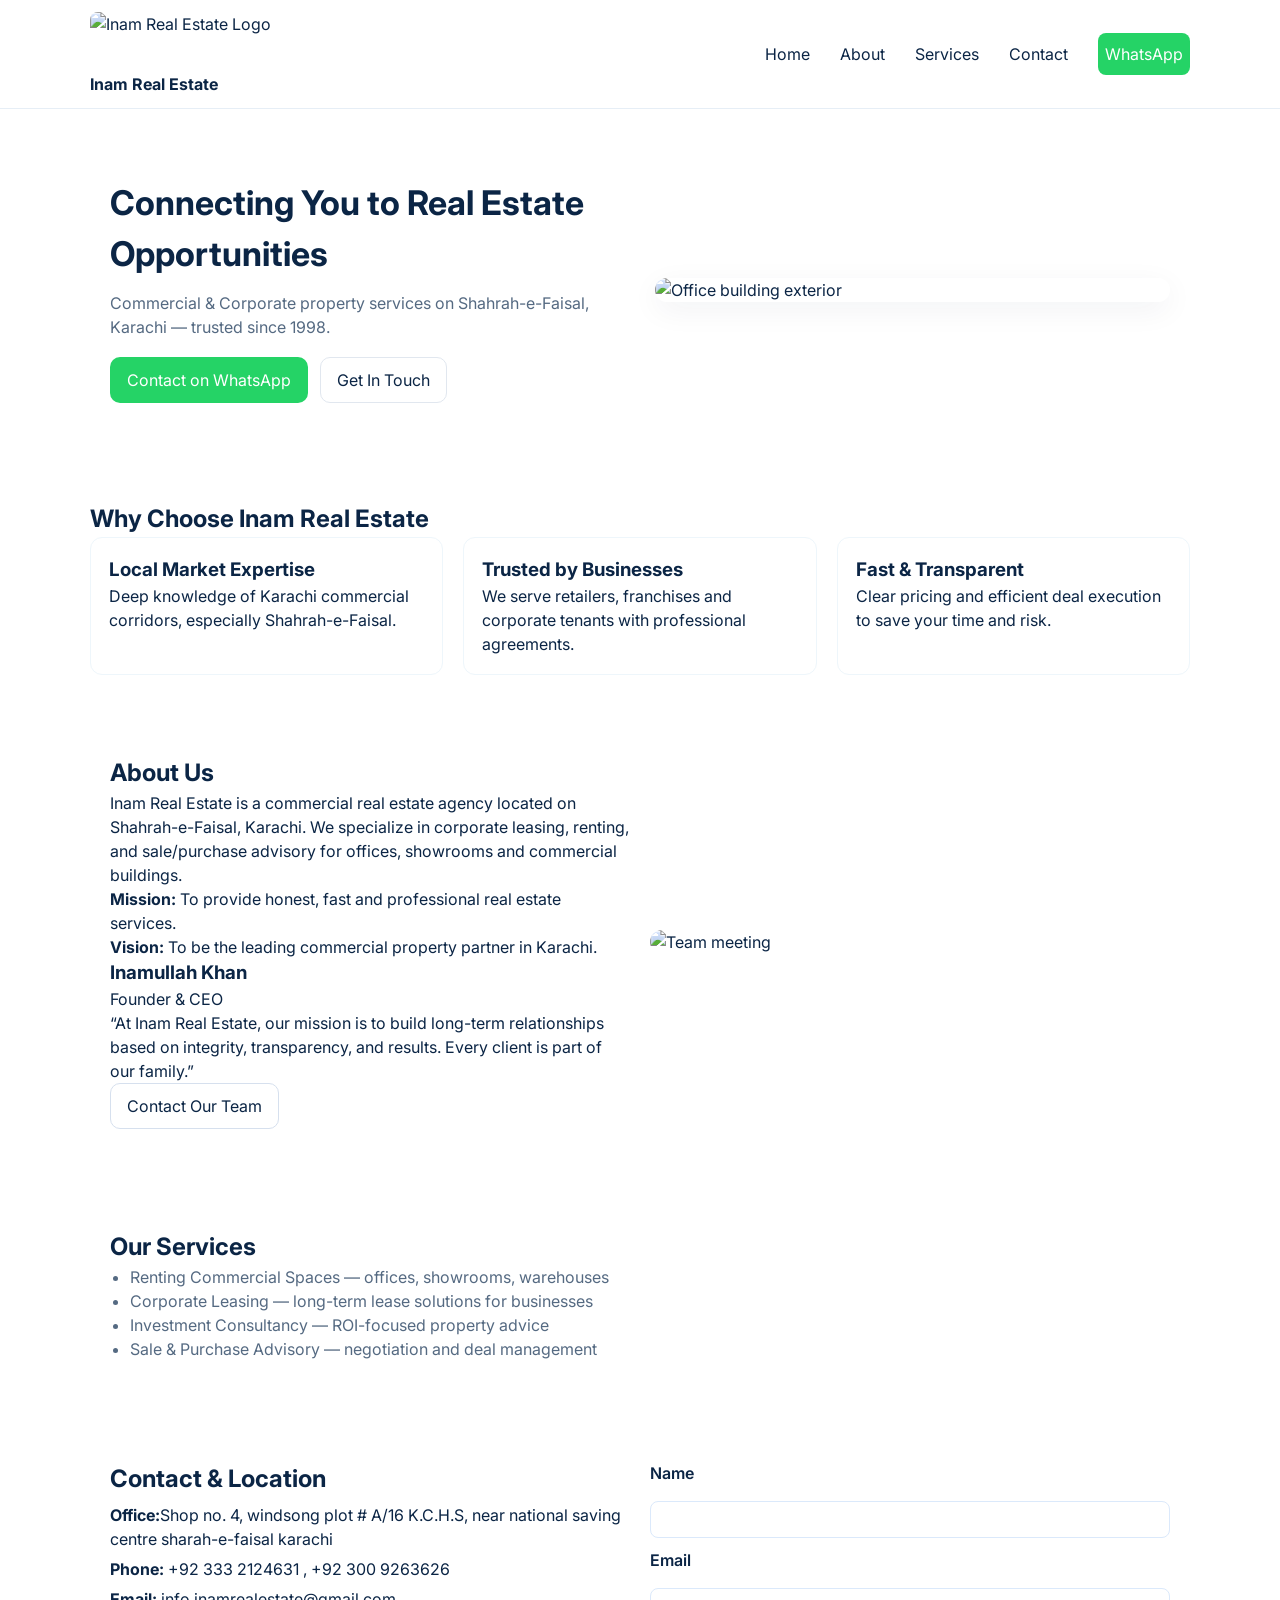
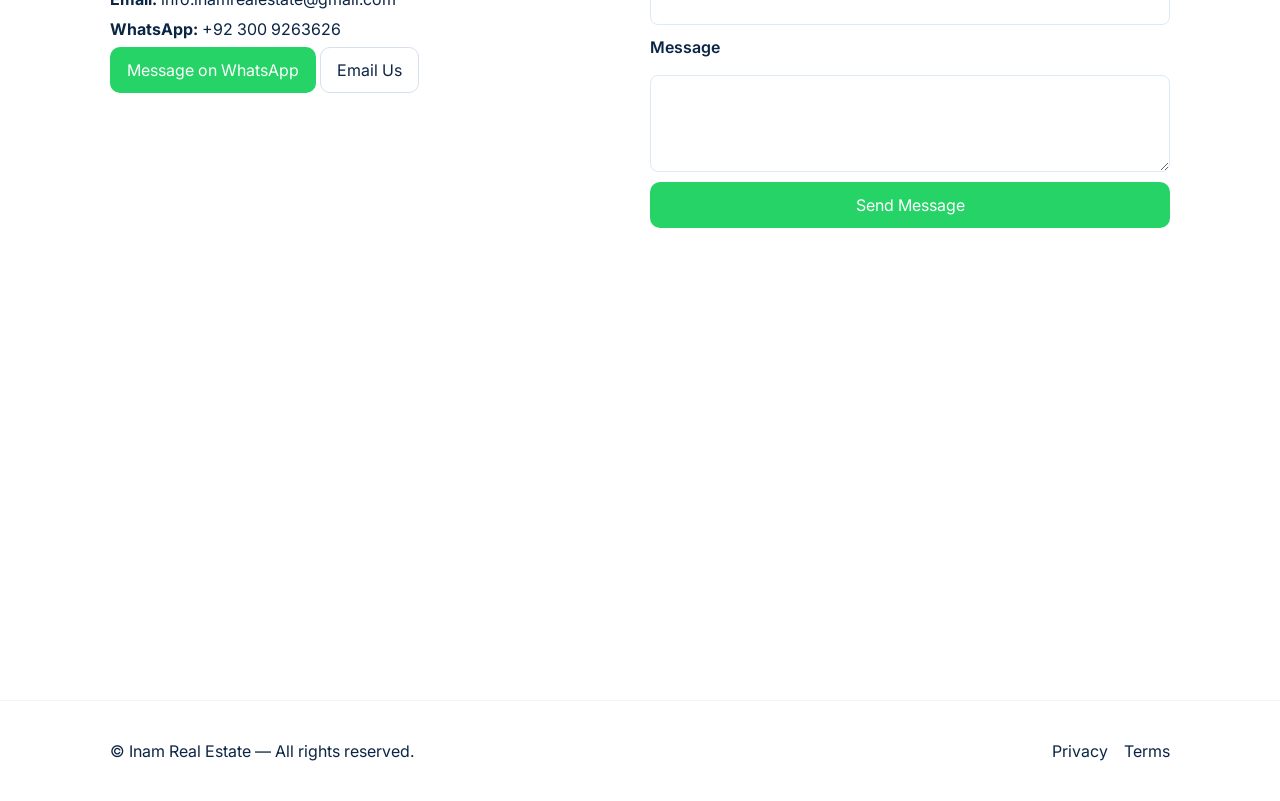
==== index.html @ 3b36886c "Add files via upload" ====
<!DOCTYPE html>
<html lang="en">
<head>
    <meta charset="UTF-8">
    <meta name="viewport" content="width=device-width, initial-scale=1.0">
    <title>Inam Real Estate — Corporate Profile</title>
    <link rel="stylesheet" href="styles.css">
    <link rel="preconnect" href="https://fonts.googleapis.com">
    <link rel="preconnect" href="https://fonts.gstatic.com" crossorigin>
    <link href="https://fonts.googleapis.com/css2?family=Inter:wght@300;400;600;700&display=swap" rel="stylesheet">
</head>
<body>

<header class="site-header">
    <div class="container header-inner">
        <a class="logo" href="#">
              <img src="images/logotransparent.png" alt="Inam Real Estate Logo">

            <div class="logo-text">Inam Real Estate</div>
        </a>
        <nav class="nav" id="nav">
            <a href="#home">Home</a>
            <a href="#about">About</a>
            <a href="#services">Services</a>
            <a href="#contact">Contact</a>
            <a class="btn primary" href="https://wa.me/923001234567">WhatsApp</a>
        </nav>
        <button class="nav-toggle" id="navToggle" aria-label="Toggle navigation">☰</button>
    </div>
</header>

<main>

    <section class="hero" id="home">
        <div class="container hero-inner">
            <div class="hero-copy">
                <h1>Connecting You to Real Estate Opportunities</h1>
                <p class="lead">Commercial & Corporate property services on Shahrah-e-Faisal, Karachi — trusted since 1998.</p>
                <div class="hero-actions">
                    <a class="btn primary" href="https://wa.me/923001234567">Contact on WhatsApp</a>
                    <a class="btn ghost" href="#contact">Get In Touch</a>
                </div>
            </div>
            <div class="hero-image" aria-hidden="true">
                <img src="images/exterior.jpg" alt="Office building exterior">
            </div>
        </div>
    </section>

    <section class="why container">
        <h2>Why Choose Inam Real Estate</h2>
        <div class="cards">
            <div class="card">
                <h3>Local Market Expertise</h3>
                <p>Deep knowledge of Karachi commercial corridors, especially Shahrah-e-Faisal.</p>
            </div>
            <div class="card">
                <h3>Trusted by Businesses</h3>
                <p>We serve retailers, franchises and corporate tenants with professional agreements.</p>
            </div>
            <div class="card">
                <h3>Fast & Transparent</h3>
                <p>Clear pricing and efficient deal execution to save your time and risk.</p>
            </div>
        </div>
    </section>

    <section class="about" id="about">
        <div class="container about-grid">
            <div class="about-content">
                <h2>About Us</h2>
                <p>Inam Real Estate is a commercial real estate agency located on Shahrah-e-Faisal, Karachi. We specialize in corporate leasing, renting, and sale/purchase advisory for offices, showrooms and commercial buildings.</p>
                <p><strong>Mission:</strong> To provide honest, fast and professional real estate services.<br>
                   <strong>Vision:</strong> To be the leading commercial property partner in Karachi.</p>

                   <div class="ceo-info"> 
                    <h3>Inamullah Khan</h3>
                    <p>Founder & CEO</p>
                    <p>“At Inam Real Estate, our mission is to build long-term relationships based on integrity,
                        transparency, and results. Every client is part of our family.”</p>
      </div>        
                <a class="btn outline" href="#contact">Contact Our Team</a>
            </div>
            <div class="about-image" aria-hidden="true">
                <img src="images/ceo.JPG" alt="Team meeting">
            </div>
        </div> 
    </section>

    <section class="services" id="services">
        <div class="container">
            <h2>Our Services</h2>
            <ul class="services-list">
                <li>Renting Commercial Spaces — offices, showrooms, warehouses</li>
                <li>Corporate Leasing — long-term lease solutions for businesses</li>
                <li>Investment Consultancy — ROI-focused property advice</li>
                <li>Sale & Purchase Advisory — negotiation and deal management</li>
            </ul>
        </div>
    </section>

    <section class="contact" id="contact">
        <div class="container contact-grid">
            <div class="contact-info">
                <h2>Contact & Location</h2>
                <p><strong>Office:</strong>Shop no. 4, windsong plot # A/16 K.C.H.S, near national saving centre sharah-e-faisal karachi</p>
                <p><strong>Phone:</strong> +92 333 2124631 , +92 300 9263626</p>
                <p><strong>Email:</strong> info.inamrealestate@gmail.com</p>
                <p><strong>WhatsApp:</strong> <a href="https://wa.me/923009263626">+92 300 9263626</a></p>
                <div class="contact-ctas">
                    <a class="btn primary" href="https://wa.me/923009263626">Message on WhatsApp</a>
                    <a class="btn outline" href="mailto:info@inamrealestate.pk">Email Us</a>
                </div>
            </div>
            <div class="contact-form">
                <form id="contactForm">
                    <label for="name">Name</label>
                    <input id="name" name="name" type="text" required>
                    <label for="email">Email</label>
                    <input id="email" name="email" type="email" required>
                    <label for="message">Message</label>
                    <textarea id="message" name="message" rows="5" required></textarea>
                    <button class="btn primary" type="submit">Send Message</button>
                    <p class="form-note" id="formNote" aria-live="polite"></p>
                </form>
            </div>
        </div>
        <div class="map container">
           <iframe 
  title="Inam Real Estate Location" 
src="https://www.google.com/maps/embed?pb=!1m18!1m12!1m3!1d3652.744…!2d67.0814252!3d24.8673168!2m3!1f0!2f0!3f0!3m2!1i1024!2i768!4f13.1!3m3!1m2!1s0x3eb33fd74983fb19%3A0xb22b91e70f79f82!2sWindsong%20Place!5e0!3m2!1sen!2spk!4v1700000000000!5m2!1sen!2spk"
  width="100%"  width="100%" 
  height="320" 
  style="border:0; border-radius:12px;" 
  allowfullscreen="" 
  loading="lazy" 
  referrerpolicy="no-referrer-when-downgrade">
</iframe>

        </div>
    </section>

</main>

<footer class="site-footer">
    <div class="container footer-inner">
        <div>© Inam Real Estate — All rights reserved.</div>
        <div class="footer-links">
            <a href="#privacy">Privacy</a>
            <a href="#terms">Terms</a>
        </div>
    </div>
</footer>

<script src="script.js"></script>
</body>
</html>
---- styles.css ----
/* =========================
   Inam Real Estate - styles.css
   ========================= */

/* Root Variables */
:root {
    --bg: #ffffff;
    --text: #0b2545;
    --muted: #556a82;
    --accent: #25D366;  
    --accent-dark: #8c6506;
    --container: 1100px;
    --radius: 12px;
    font-family: 'Inter', system-ui, -apple-system, 'Segoe UI', Roboto, 'Helvetica Neue', Arial;
}

/* Reset */
* { box-sizing: border-box; margin: 0; padding: 0; }
html, body { height: 100%; }
body { color: var(--text); background: var(--bg); line-height: 1.5; font-size: 16px; }
a { color: inherit; text-decoration: none; }
img { max-width: 100%; height: auto; display: block; }
button { font: inherit; cursor: pointer; }
label { display: block; margin-bottom: 6px; font-weight: 600; }

/* Container */
.container { max-width: var(--container); margin: 0 auto; padding: 20px; }

/* Header */
.site-header { border-bottom: 1px solid #e6eef6; background: #fff; position: sticky; top: 0; z-index: 60; }
.header-inner { display: flex; align-items: center; justify-content: space-between; padding: 12px 0; }
.logo img {
  height: 60px; width: auto; border-radius: 8px; object-fit: contain; }
/* .logo-mark { width: 44px; height: 44px; border-radius: 8px; background: var(--accent); color: #fff; display: flex; align-items: center; justify-content: center; font-weight: 700; } */
.logo-text { font-weight: 700; }
.nav { display: flex; gap: 18px; align-items: center; }
.nav a { padding: 8px 6px; border-radius: 8px; }
.nav .btn { margin-left: 6px; }
.nav-toggle { display: none; background: transparent; border: 0; font-size: 22px; }

/* Buttons */
.btn { display: inline-block; padding: 10px 16px; border-radius: 10px; border: 1px solid transparent; }
.btn.primary { background: var(--accent); color: #fff; }
.btn.ghost { background: transparent; border: 1px solid #e1e7ef; }
.btn.outline { background: transparent; border: 1px solid #d6e0ee; }

/* Hero */
.hero { padding: 48px 0; }
.hero-inner { display: flex; gap: 30px; align-items: center; }
.hero-copy { flex: 1; }
.hero-copy h1 { font-size: 34px; margin-bottom: 12px; }
.lead { color: var(--muted); margin-bottom: 18px; }
.hero-actions { display: flex; gap: 12px; }
.hero-image { flex: 1; }
.hero-image img { border-radius: 12px; box-shadow: 0 8px 30px rgba(11,37,69,0.06); }

/* Why Choose Section */
.why { padding: 30px 0; }
.cards { display: flex; gap: 20px; }
.card { flex: 1; padding: 18px; border-radius: 12px; border: 1px solid #eef6fb; background: #fff; }

/* About Section */
.about { padding: 30px 0; }
.about-grid { display: grid; grid-template-columns: 1fr 1fr; gap: 20px; align-items: center; }
.about-image img { border-radius: 140px; }

/* Services */
.services { padding: 30px 0; }
.services-list { list-style-type: disc; padding-left: 20px; color: var(--muted); }

/* Contact */
.contact { padding: 30px 0; }
.contact-grid { display: grid; grid-template-columns: 1fr 1fr; gap: 20px; align-items: start; }
.contact-info p { margin: 6px 0; }
.contact-form form { display: flex; flex-direction: column; gap: 10px; }
.contact-form input, .contact-form textarea { padding: 10px; border-radius: 8px; border: 1px solid #dbe9fb; }
.form-note { color: var(--muted); font-size: 14px; }
.map iframe { width: 100%; height: 320px; border: 0; border-radius: 8px; margin-top: 18px; }

/* Footer */
.site-footer { border-top: 1px solid #eef6fb; background: #fff; padding: 18px 0; margin-top: 28px; }
.footer-inner { display: flex; justify-content: space-between; align-items: center; }
.footer-links a { margin-left: 12px; }

/* Responsive */
@media (max-width:900px){
    .hero-inner { flex-direction: column; }
    .cards { flex-direction: column; }
    .about-grid { grid-template-columns: 1fr; }
    .contact-grid { grid-template-columns: 1fr; }
    .nav { position: absolute; top: 68px; right: 20px; background: #fff; padding: 12px; border-radius: 10px; box-shadow: 0 10px 30px rgba(11,37,69,0.06); flex-direction: column; display: none; }
    .nav.show { display: flex; }
    .nav-toggle { display: block; }
}

@media (max-width:480px){
    .logo-text { display: none; }
    .hero-copy h1 { font-size: 26px; }
}

/* Helper */
.visually-hidden { position: absolute; height: 1px; width: 1px; overflow: hidden; clip: rect(1px,1px,1px,1px); }
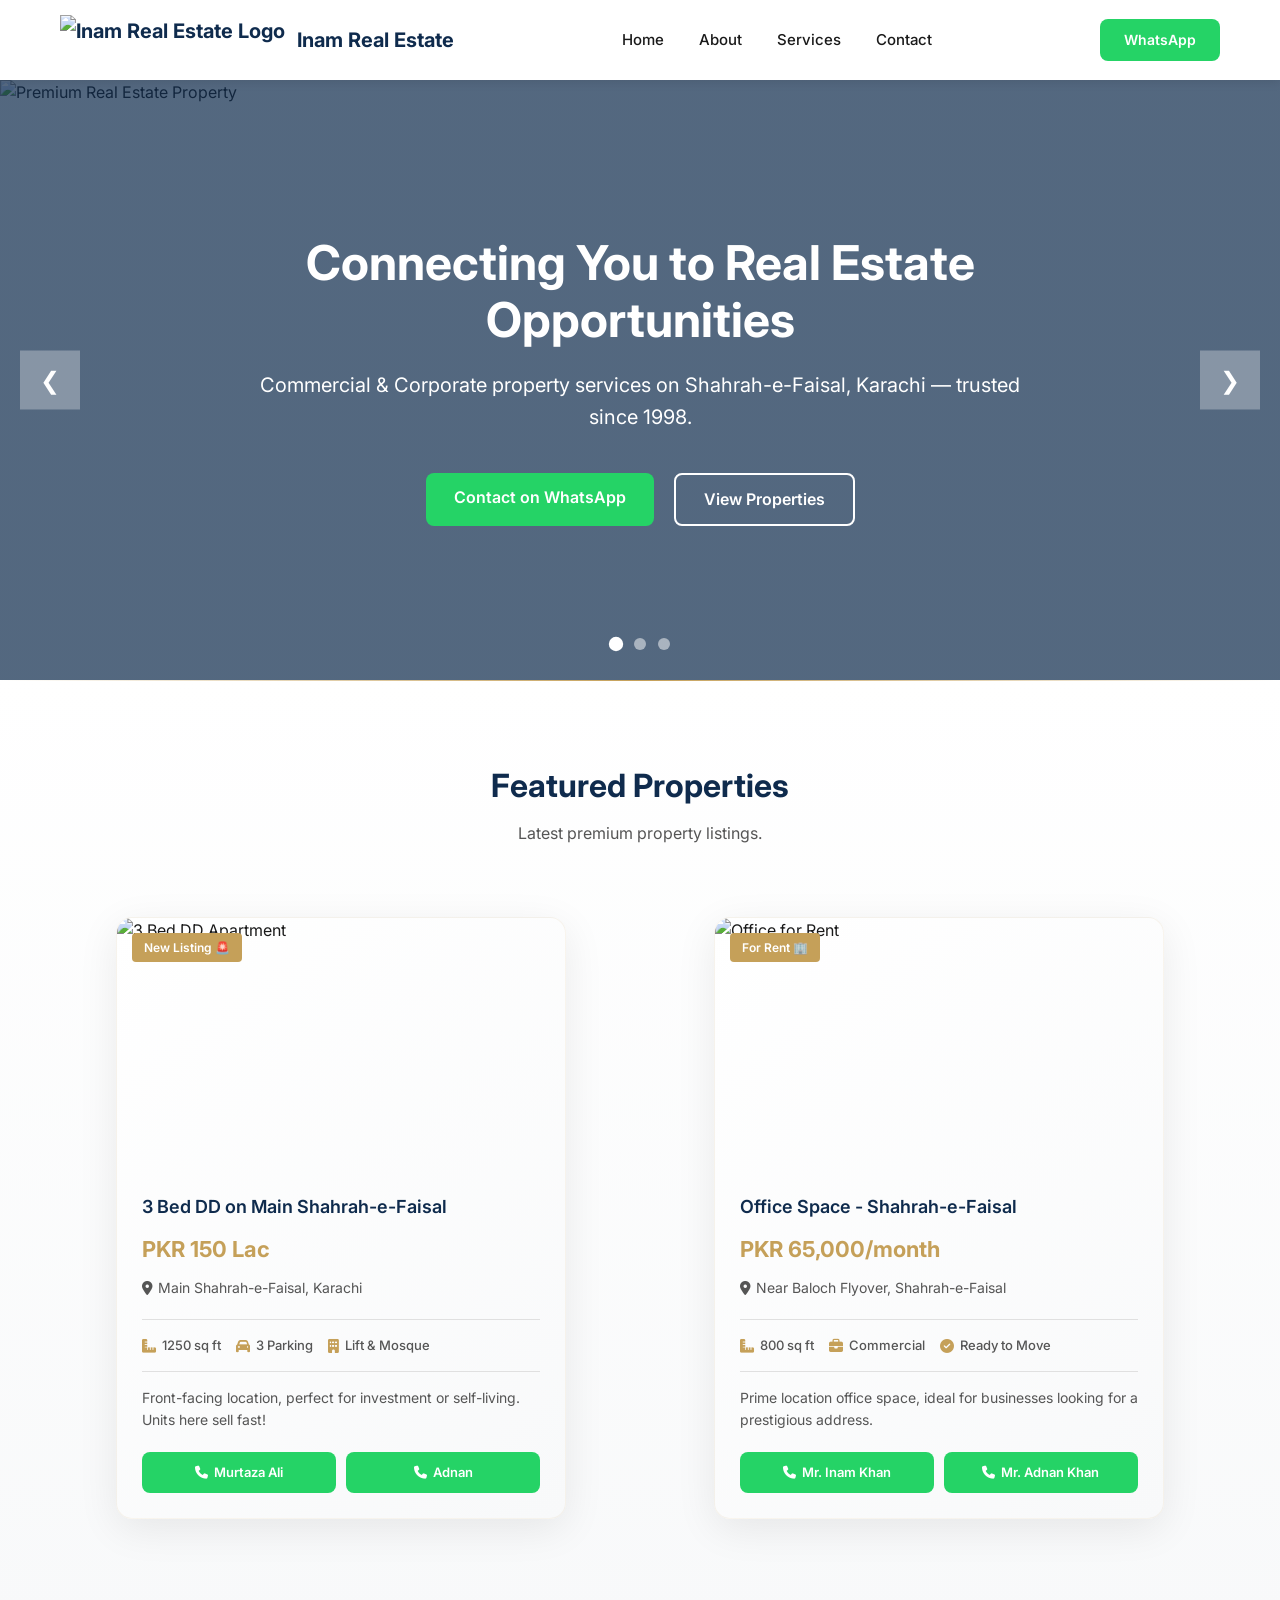
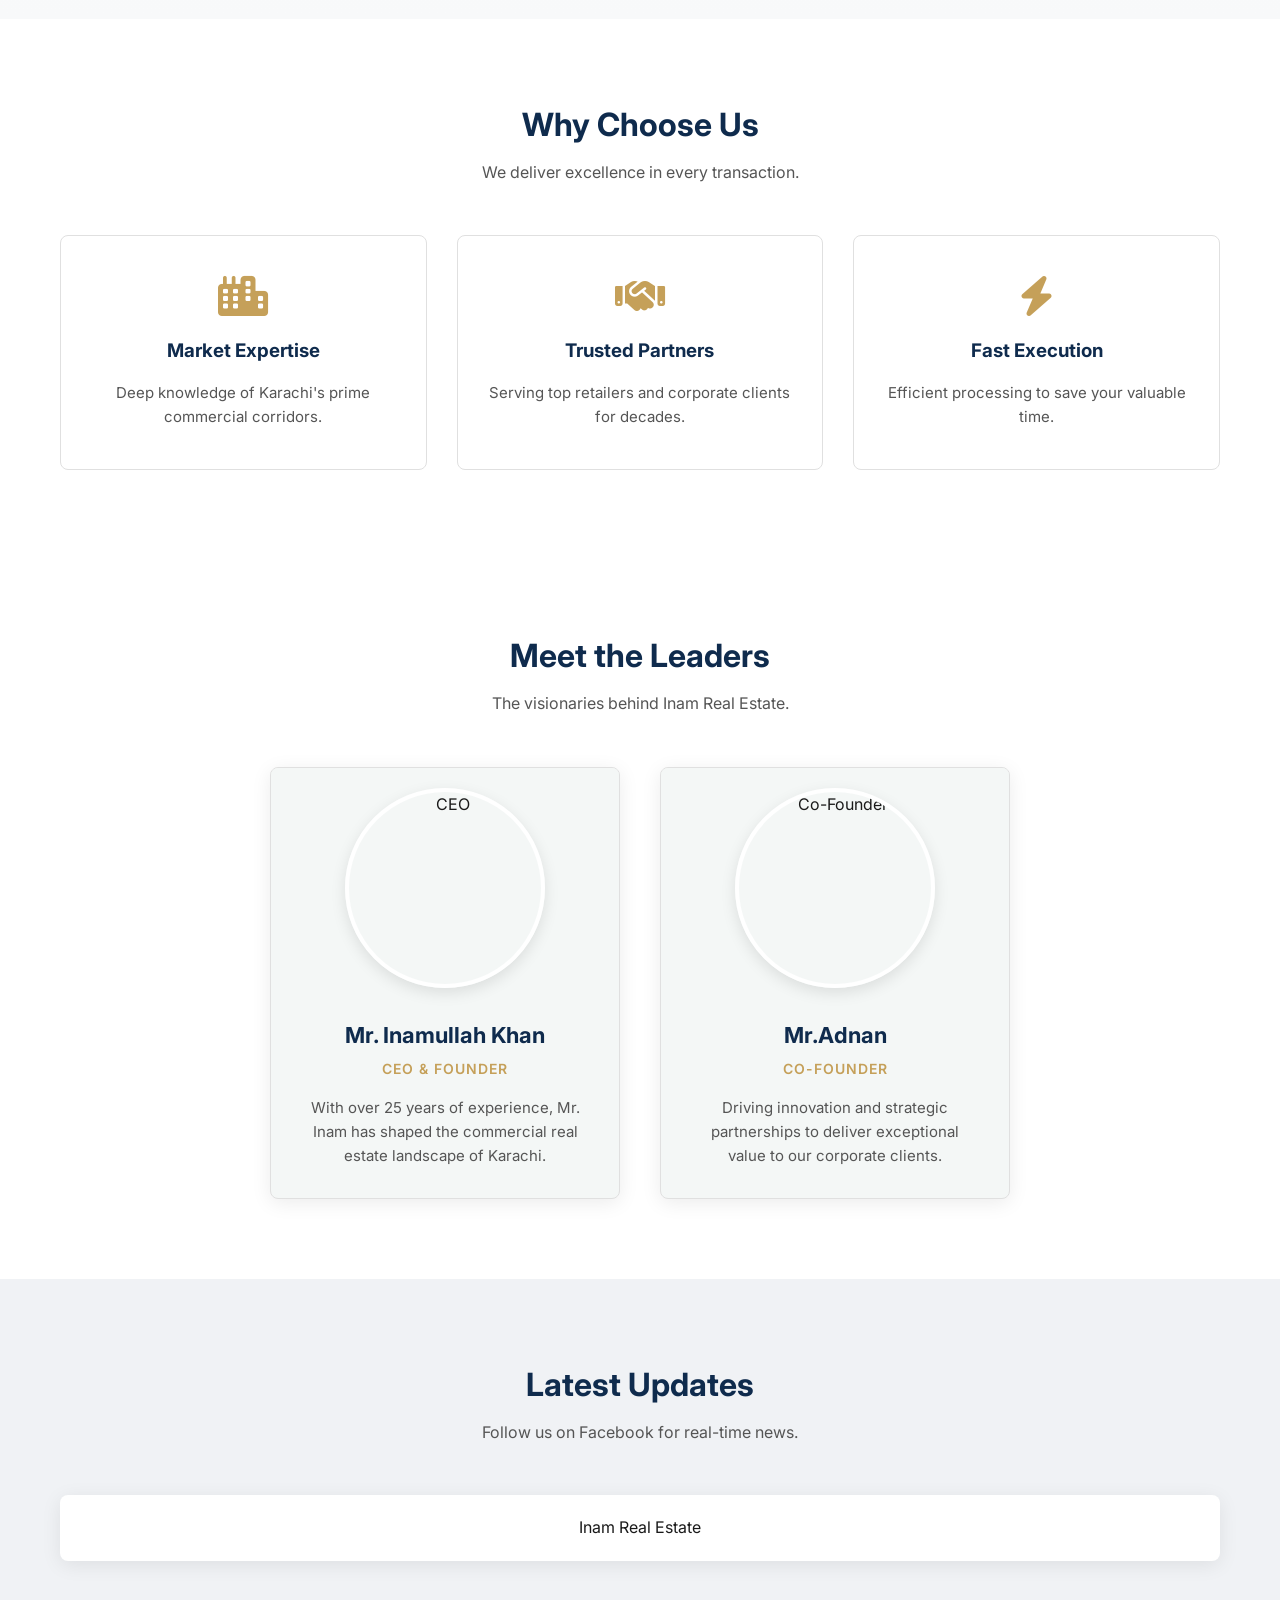
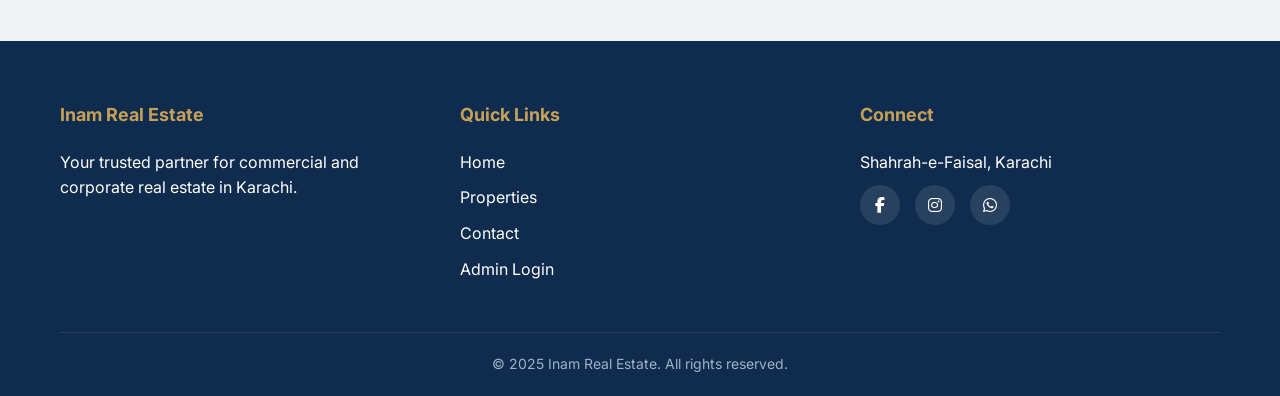
==== commit c40c266a: "Added the files for the project on the website" ====
--- a/index.html
+++ b/index.html
@@ -1,157 +1,418 @@
 <!DOCTYPE html>
 <html lang="en">
+
 <head>
     <meta charset="UTF-8">
     <meta name="viewport" content="width=device-width, initial-scale=1.0">
-    <title>Inam Real Estate — Corporate Profile</title>
+    <title>Inam Real Estate — Premium Property Consultants</title>
     <link rel="stylesheet" href="styles.css">
     <link rel="preconnect" href="https://fonts.googleapis.com">
     <link rel="preconnect" href="https://fonts.gstatic.com" crossorigin>
-    <link href="https://fonts.googleapis.com/css2?family=Inter:wght@300;400;600;700&display=swap" rel="stylesheet">
+    <link rel="stylesheet" href="https://cdnjs.cloudflare.com/ajax/libs/font-awesome/6.4.0/css/all.min.css">
+    <link href="https://fonts.googleapis.com/css2?family=Inter:wght@300;400;500;600;700&display=swap" rel="stylesheet">
+    <style>
+        /* Modern Property Cards Grid Styling */
+        .facebook-posts-grid {
+            display: grid;
+            grid-template-columns: repeat(auto-fit, minmax(380px, 1fr));
+            gap: 35px;
+            justify-items: center;
+            padding: 20px 0;
+        }
+
+        .fb-post-card {
+            background: linear-gradient(145deg, #ffffff 0%, #f8f9fa 100%);
+            border-radius: 16px;
+            box-shadow: 0 10px 40px rgba(0, 0, 0, 0.08);
+            overflow: hidden;
+            transition: all 0.4s cubic-bezier(0.4, 0, 0.2, 1);
+            position: relative;
+            border: 1px solid rgba(197, 160, 89, 0.1);
+            max-width: 450px;
+            width: 100%;
+        }
+
+        .fb-post-card::before {
+            content: '';
+            position: absolute;
+            top: 0;
+            left: 0;
+            right: 0;
+            height: 4px;
+            background: linear-gradient(90deg, var(--primary) 0%, var(--secondary) 100%);
+            opacity: 0;
+            transition: opacity 0.4s;
+        }
+
+        .fb-post-card:hover {
+            transform: translateY(-8px);
+            box-shadow: 0 20px 60px rgba(15, 43, 77, 0.15);
+            border-color: var(--secondary);
+        }
+
+        .fb-post-card:hover::before {
+            opacity: 1;
+        }
+
+        .property-features {
+            display: flex;
+            gap: 15px;
+            flex-wrap: wrap;
+            margin: 15px 0;
+            padding: 15px 0;
+            border-top: 1px solid var(--border);
+            border-bottom: 1px solid var(--border);
+        }
+
+        .property-features span {
+            display: flex;
+            align-items: center;
+            gap: 6px;
+            font-size: 13px;
+            color: var(--text-light);
+            font-weight: 500;
+        }
+
+        .property-features i {
+            color: var(--secondary);
+            font-size: 14px;
+        }
+
+        .property-desc {
+            color: var(--text-light);
+            font-size: 14px;
+            line-height: 1.6;
+            margin: 15px 0;
+        }
+
+        .property-contact {
+            display: flex;
+            gap: 10px;
+            margin-top: 20px;
+        }
+
+        .contact-btn {
+            flex: 1;
+            background: var(--whatsapp);
+            color: var(--white);
+            padding: 10px 15px;
+            border-radius: 8px;
+            text-align: center;
+            font-weight: 600;
+            font-size: 13px;
+            transition: 0.3s;
+            display: flex;
+            align-items: center;
+            justify-content: center;
+            gap: 6px;
+        }
+
+        .contact-btn:hover {
+            background: #128C7E;
+            transform: translateY(-2px);
+        }
+
+        /* Enhanced properties section background */
+        .properties {
+            background: linear-gradient(180deg, #ffffff 0%, #f8f9fa 100%);
+            position: relative;
+        }
+
+        .properties::before {
+            content: '';
+            position: absolute;
+            top: 0;
+            left: 0;
+            right: 0;
+            height: 1px;
+            background: linear-gradient(90deg, transparent 0%, var(--secondary) 50%, transparent 100%);
+        }
+
+        /* Animation */
+        @keyframes fadeInUp {
+            from {
+                opacity: 0;
+                transform: translateY(30px);
+            }
+
+            to {
+                opacity: 1;
+                transform: translateY(0);
+            }
+        }
+
+        .fb-post-card {
+            animation: fadeInUp 0.6s ease-out backwards;
+        }
+
+        .fb-post-card:nth-child(1) {
+            animation-delay: 0.1s;
+        }
+
+        .fb-post-card:nth-child(2) {
+            animation-delay: 0.2s;
+        }
+    </style>
 </head>
+
 <body>
-
-<header class="site-header">
-    <div class="container header-inner">
-        <a class="logo" href="#">
-              <img src="images/logotransparent.png" alt="Inam Real Estate Logo">
-
-            <div class="logo-text">Inam Real Estate</div>
-        </a>
-        <nav class="nav" id="nav">
-            <a href="#home">Home</a>
-            <a href="#about">About</a>
-            <a href="#services">Services</a>
-            <a href="#contact">Contact</a>
-            <a class="btn primary" href="https://wa.me/923001234567">WhatsApp</a>
-        </nav>
-        <button class="nav-toggle" id="navToggle" aria-label="Toggle navigation">☰</button>
-    </div>
-</header>
-
-<main>
-
-    <section class="hero" id="home">
-        <div class="container hero-inner">
-            <div class="hero-copy">
-                <h1>Connecting You to Real Estate Opportunities</h1>
-                <p class="lead">Commercial & Corporate property services on Shahrah-e-Faisal, Karachi — trusted since 1998.</p>
-                <div class="hero-actions">
-                    <a class="btn primary" href="https://wa.me/923001234567">Contact on WhatsApp</a>
-                    <a class="btn ghost" href="#contact">Get In Touch</a>
-                </div>
-            </div>
-            <div class="hero-image" aria-hidden="true">
-                <img src="images/exterior.jpg" alt="Office building exterior">
-            </div>
+    <!-- Header -->
+    <header class="site-header">
+        <div class="container header-inner">
+            <a class="logo" href="index.html">
+                <img src="images/logotransparent.png" alt="Inam Real Estate Logo" />
+                <span>Inam Real Estate</span>
+            </a>
+            <nav class="nav" id="nav" aria-label="Main navigation">
+                <ul class="nav-list">
+                    <li><a href="index.html">Home</a></li>
+                    <li><a href="index.html#about">About</a></li>
+                    <li><a href="index.html#services">Services</a></li>
+                    <li><a href="contact.html">Contact</a></li>
+                </ul>
+            </nav>
+            <a class="whatsapp-btn" href="https://wa.me/923009263626">WhatsApp</a>
+            <button class="nav-toggle" id="navToggle" aria-label="Toggle navigation">☰</button>
+        </div>
+    </header>
+
+    <!-- Hero Section with Image Slider -->
+    <section class="hero-slider">
+        <div class="slider-container">
+            <div class="slide active">
+                <img src="images/exterior.jpg" alt="Premium Real Estate Property">
+                <div class="slide-overlay">
+                    <div class="hero-content">
+                        <h1>Connecting You to Real Estate Opportunities</h1>
+                        <p>Commercial & Corporate property services on Shahrah-e-Faisal, Karachi — trusted since 1998.
+                        </p>
+                        <div class="hero-buttons">
+                            <a href="https://wa.me/923009263626" class="btn primary">Contact on WhatsApp</a>
+                            <a href="#properties" class="btn secondary">View Properties</a>
+                        </div>
+                    </div>
+                </div>
+            </div>
+            <div class="slide">
+                <img src="images/slied1.jpg" alt="Luxury Real Estate">
+                <div class="slide-overlay">
+                    <div class="hero-content">
+                        <h1>Your Trusted Real Estate Partner</h1>
+                        <p>Deep knowledge of Karachi commercial corridors, especially Shahrah-e-Faisal.</p>
+                        <div class="hero-buttons">
+                            <a href="https://wa.me/923009263626" class="btn primary">Contact on WhatsApp</a>
+                            <a href="#properties" class="btn secondary">View Properties</a>
+                        </div>
+                    </div>
+                </div>
+            </div>
+            <div class="slide">
+                <img src="images/slide2.jpg" alt="Modern Real Estate">
+                <div class="slide-overlay">
+                    <div class="hero-content">
+                        <h1>Premium Property Solutions</h1>
+                        <p>We serve retailers, franchises and corporate tenants with professional agreements.</p>
+                        <div class="hero-buttons">
+                            <a href="https://wa.me/923009263626" class="btn primary">Contact on WhatsApp</a>
+                            <a href="#properties" class="btn secondary">View Properties</a>
+                        </div>
+                    </div>
+                </div>
+            </div>
+        </div>
+        <button class="slider-btn prev" onclick="changeSlide(-1)">❮</button>
+        <button class="slider-btn next" onclick="changeSlide(1)">❯</button>
+        <div class="slider-dots">
+            <span class="dot active" onclick="currentSlide(0)"></span>
+            <span class="dot" onclick="currentSlide(1)"></span>
+            <span class="dot" onclick="currentSlide(2)"></span>
         </div>
     </section>
 
-    <section class="why container">
-        <h2>Why Choose Inam Real Estate</h2>
-        <div class="cards">
-            <div class="card">
-                <h3>Local Market Expertise</h3>
-                <p>Deep knowledge of Karachi commercial corridors, especially Shahrah-e-Faisal.</p>
-            </div>
-            <div class="card">
-                <h3>Trusted by Businesses</h3>
-                <p>We serve retailers, franchises and corporate tenants with professional agreements.</p>
-            </div>
-            <div class="card">
-                <h3>Fast & Transparent</h3>
-                <p>Clear pricing and efficient deal execution to save your time and risk.</p>
+    <!-- Featured Properties -->
+    <section class="properties" id="properties">
+        <div class="container">
+            <div class="section-title">
+                <h2>Featured Properties</h2>
+                <p>Latest premium property listings.</p>
+            </div>
+            <div class="facebook-posts-grid">
+                <!-- Property Card 1 -->
+                <div class="fb-post-card">
+                    <div class="property-img">
+                        <img src="properties listing images/appartment1.png" alt="3 Bed DD Apartment">
+                        <span class="property-tag">New Listing 🚨</span>
+                    </div>
+                    <div class="property-info">
+                        <h3 class="property-title">3 Bed DD on Main Shahrah-e-Faisal</h3>
+                        <div class="property-price">PKR 150 Lac</div>
+                        <div class="property-location">
+                            <i class="fas fa-map-marker-alt"></i> Main Shahrah-e-Faisal, Karachi
+                        </div>
+                        <div class="property-features">
+                            <span><i class="fas fa-ruler-combined"></i> 1250 sq ft</span>
+                            <span><i class="fas fa-car"></i> 3 Parking</span>
+                            <span><i class="fas fa-building"></i> Lift & Mosque</span>
+                        </div>
+                        <p class="property-desc">Front-facing location, perfect for investment or self-living. Units
+                            here sell fast!</p>
+                        <div class="property-contact">
+                            <a href="tel:03041186067" class="contact-btn">
+                                <i class="fas fa-phone"></i> Murtaza Ali
+                            </a>
+                            <a href="tel:03362081312" class="contact-btn">
+                                <i class="fas fa-phone"></i> Adnan
+                            </a>
+                        </div>
+                    </div>
+                </div>
+
+                <!-- Property Card 2 -->
+                <div class="fb-post-card">
+                    <div class="property-img">
+                        <img src="properties listing images/office1.png" alt="Office for Rent">
+                        <span class="property-tag">For Rent 🏢</span>
+                    </div>
+                    <div class="property-info">
+                        <h3 class="property-title">Office Space - Shahrah-e-Faisal</h3>
+                        <div class="property-price">PKR 65,000/month</div>
+                        <div class="property-location">
+                            <i class="fas fa-map-marker-alt"></i> Near Baloch Flyover, Shahrah-e-Faisal
+                        </div>
+                        <div class="property-features">
+                            <span><i class="fas fa-ruler-combined"></i> 800 sq ft</span>
+                            <span><i class="fas fa-briefcase"></i> Commercial</span>
+                            <span><i class="fas fa-check-circle"></i> Ready to Move</span>
+                        </div>
+                        <p class="property-desc">Prime location office space, ideal for businesses looking for a
+                            prestigious address.</p>
+                        <div class="property-contact">
+                            <a href="tel:03332124631" class="contact-btn">
+                                <i class="fas fa-phone"></i> Mr. Inam Khan
+                            </a>
+                            <a href="tel:03362081312" class="contact-btn">
+                                <i class="fas fa-phone"></i> Mr. Adnan Khan
+                            </a>
+                        </div>
+                    </div>
+                </div>
             </div>
         </div>
     </section>
 
-    <section class="about" id="about">
-        <div class="container about-grid">
-            <div class="about-content">
-                <h2>About Us</h2>
-                <p>Inam Real Estate is a commercial real estate agency located on Shahrah-e-Faisal, Karachi. We specialize in corporate leasing, renting, and sale/purchase advisory for offices, showrooms and commercial buildings.</p>
-                <p><strong>Mission:</strong> To provide honest, fast and professional real estate services.<br>
-                   <strong>Vision:</strong> To be the leading commercial property partner in Karachi.</p>
-
-                   <div class="ceo-info"> 
-                    <h3>Inamullah Khan</h3>
-                    <p>Founder & CEO</p>
-                    <p>“At Inam Real Estate, our mission is to build long-term relationships based on integrity,
-                        transparency, and results. Every client is part of our family.”</p>
-      </div>        
-                <a class="btn outline" href="#contact">Contact Our Team</a>
-            </div>
-            <div class="about-image" aria-hidden="true">
-                <img src="images/ceo.JPG" alt="Team meeting">
-            </div>
-        </div> 
+    <!-- Why Choose Us -->
+    <section class="why" id="services">
+        <div class="container">
+            <div class="section-title">
+                <h2>Why Choose Us</h2>
+                <p>We deliver excellence in every transaction.</p>
+            </div>
+            <div class="features-grid">
+                <div class="feature-card">
+                    <i class="fas fa-city"></i>
+                    <h3>Market Expertise</h3>
+                    <p>Deep knowledge of Karachi's prime commercial corridors.</p>
+                </div>
+                <div class="feature-card">
+                    <i class="fas fa-handshake"></i>
+                    <h3>Trusted Partners</h3>
+                    <p>Serving top retailers and corporate clients for decades.</p>
+                </div>
+                <div class="feature-card">
+                    <i class="fas fa-bolt"></i>
+                    <h3>Fast Execution</h3>
+                    <p>Efficient processing to save your valuable time.</p>
+                </div>
+            </div>
+        </div>
     </section>
 
-    <section class="services" id="services">
+    <!-- Team Section -->
+    <section class="team-section" id="about">
         <div class="container">
-            <h2>Our Services</h2>
-            <ul class="services-list">
-                <li>Renting Commercial Spaces — offices, showrooms, warehouses</li>
-                <li>Corporate Leasing — long-term lease solutions for businesses</li>
-                <li>Investment Consultancy — ROI-focused property advice</li>
-                <li>Sale & Purchase Advisory — negotiation and deal management</li>
-            </ul>
+            <div class="section-title">
+                <h2>Meet the Leaders</h2>
+                <p>The visionaries behind Inam Real Estate.</p>
+            </div>
+            <div class="team-grid">
+                <div class="team-card">
+                    <div class="team-img">
+                        <img src="images/ceo.JPG" alt="CEO">
+                    </div>
+                    <div class="team-info">
+                        <h3>Mr. Inamullah Khan</h3>
+                        <span class="team-role">CEO & Founder</span>
+                        <p>With over 25 years of experience, Mr. Inam has shaped the commercial real estate landscape of
+                            Karachi.</p>
+                    </div>
+                </div>
+                <div class="team-card">
+                    <div class="team-img">
+                        <img src="images/adnantest1.jpg" alt="Co-Founder">
+                    </div>
+                    <div class="team-info">
+                        <h3>Mr.Adnan</h3>
+                        <span class="team-role">Co-Founder</span>
+                        <p>Driving innovation and strategic partnerships to deliver exceptional value to our corporate
+                            clients.</p>
+                    </div>
+                </div>
+            </div>
         </div>
     </section>
 
-    <section class="contact" id="contact">
-        <div class="container contact-grid">
-            <div class="contact-info">
-                <h2>Contact & Location</h2>
-                <p><strong>Office:</strong>Shop no. 4, windsong plot # A/16 K.C.H.S, near national saving centre sharah-e-faisal karachi</p>
-                <p><strong>Phone:</strong> +92 333 2124631 , +92 300 9263626</p>
-                <p><strong>Email:</strong> info.inamrealestate@gmail.com</p>
-                <p><strong>WhatsApp:</strong> <a href="https://wa.me/923009263626">+92 300 9263626</a></p>
-                <div class="contact-ctas">
-                    <a class="btn primary" href="https://wa.me/923009263626">Message on WhatsApp</a>
-                    <a class="btn outline" href="mailto:info@inamrealestate.pk">Email Us</a>
-                </div>
-            </div>
-            <div class="contact-form">
-                <form id="contactForm">
-                    <label for="name">Name</label>
-                    <input id="name" name="name" type="text" required>
-                    <label for="email">Email</label>
-                    <input id="email" name="email" type="email" required>
-                    <label for="message">Message</label>
-                    <textarea id="message" name="message" rows="5" required></textarea>
-                    <button class="btn primary" type="submit">Send Message</button>
-                    <p class="form-note" id="formNote" aria-live="polite"></p>
-                </form>
-            </div>
-        </div>
-        <div class="map container">
-           <iframe 
-  title="Inam Real Estate Location" 
-src="https://www.google.com/maps/embed?pb=!1m18!1m12!1m3!1d3652.744…!2d67.0814252!3d24.8673168!2m3!1f0!2f0!3f0!3m2!1i1024!2i768!4f13.1!3m3!1m2!1s0x3eb33fd74983fb19%3A0xb22b91e70f79f82!2sWindsong%20Place!5e0!3m2!1sen!2spk!4v1700000000000!5m2!1sen!2spk"
-  width="100%"  width="100%" 
-  height="320" 
-  style="border:0; border-radius:12px;" 
-  allowfullscreen="" 
-  loading="lazy" 
-  referrerpolicy="no-referrer-when-downgrade">
-</iframe>
-
+    <!-- Facebook Section -->
+    <section class="facebook-section" id="facebook-feed">
+        <div class="container">
+            <div class="section-title">
+                <h2>Latest Updates</h2>
+                <p>Follow us on Facebook for real-time news.</p>
+            </div>
+            <div class="fb-container">
+                <div class="fb-page" data-href="https://www.facebook.com/inamrealestate" data-tabs="timeline"
+                    data-width="500" data-height="600" data-small-header="false" data-adapt-container-width="true"
+                    data-hide-cover="false" data-show-facepile="true">
+                    <blockquote cite="https://www.facebook.com/inamrealestate" class="fb-xfbml-parse-ignore">
+                        <a href="https://www.facebook.com/inamrealestate">Inam Real Estate</a>
+                    </blockquote>
+                </div>
+            </div>
         </div>
     </section>
 
-</main>
-
-<footer class="site-footer">
-    <div class="container footer-inner">
-        <div>© Inam Real Estate — All rights reserved.</div>
-        <div class="footer-links">
-            <a href="#privacy">Privacy</a>
-            <a href="#terms">Terms</a>
-        </div>
-    </div>
-</footer>
-
-<script src="script.js"></script>
+    <!-- Footer -->
+    <footer class="site-footer">
+        <div class="container">
+            <div class="footer-grid">
+                <div class="footer-col">
+                    <h4>Inam Real Estate</h4>
+                    <p>Your trusted partner for commercial and corporate real estate in Karachi.</p>
+                </div>
+                <div class="footer-col">
+                    <h4>Quick Links</h4>
+                    <a href="index.html">Home</a>
+                    <a href="#properties">Properties</a>
+                    <a href="contact.html">Contact</a>
+                    <a href="admin.html">Admin Login</a>
+                </div>
+                <div class="footer-col">
+                    <h4>Connect</h4>
+                    <p>Shahrah-e-Faisal, Karachi</p>
+                    <div class="social-links">
+                        <a href="https://www.facebook.com/inamrealestate" target="_blank"><i
+                                class="fab fa-facebook-f"></i></a>
+                        <a href="#"><i class="fab fa-instagram"></i></a>
+                        <a href="https://wa.me/923009263626" target="_blank"><i class="fab fa-whatsapp"></i></a>
+                    </div>
+                </div>
+            </div>
+            <div class="copyright">
+                &copy; 2025 Inam Real Estate. All rights reserved.
+            </div>
+        </div>
+    </footer>
+
+    <script src="script.js"></script>
 </body>
+
 </html>
--- a/styles.css
+++ b/styles.css
@@ -1,102 +1,763 @@
-/* =========================
-   Inam Real Estate - styles.css
-   ========================= */
-
-/* Root Variables */
+/* Inam Real Estate - Premium Styles */
 :root {
-    --bg: #ffffff;
-    --text: #0b2545;
-    --muted: #556a82;
-    --accent: #25D366;  
-    --accent-dark: #8c6506;
-    --container: 1100px;
-    --radius: 12px;
-    font-family: 'Inter', system-ui, -apple-system, 'Segoe UI', Roboto, 'Helvetica Neue', Arial;
-}
-
-/* Reset */
-* { box-sizing: border-box; margin: 0; padding: 0; }
-html, body { height: 100%; }
-body { color: var(--text); background: var(--bg); line-height: 1.5; font-size: 16px; }
-a { color: inherit; text-decoration: none; }
-img { max-width: 100%; height: auto; display: block; }
-button { font: inherit; cursor: pointer; }
-label { display: block; margin-bottom: 6px; font-weight: 600; }
-
-/* Container */
-.container { max-width: var(--container); margin: 0 auto; padding: 20px; }
-
-/* Header */
-.site-header { border-bottom: 1px solid #e6eef6; background: #fff; position: sticky; top: 0; z-index: 60; }
-.header-inner { display: flex; align-items: center; justify-content: space-between; padding: 12px 0; }
+    --bg: #f4f7f6;
+    --text: #1a1a1a;
+    --text-light: #555;
+    --primary: #0f2b4d;
+    --secondary: #c5a059;
+    --whatsapp: #25D366;
+    --white: #ffffff;
+    --border: #e0e0e0;
+    --radius: 8px;
+    --shadow: 0 4px 20px rgba(0, 0, 0, 0.08);
+    --container: 1200px;
+    --font: 'Inter', sans-serif;
+}
+
+* {
+    box-sizing: border-box;
+    margin: 0;
+    padding: 0;
+}
+
+html,
+body {
+    height: 100%;
+    scroll-behavior: smooth;
+}
+
+body {
+    color: var(--text);
+    background: var(--bg);
+    line-height: 1.6;
+    font-family: var(--font);
+    font-size: 16px;
+}
+
+a {
+    text-decoration: none;
+    color: inherit;
+    transition: 0.3s;
+}
+
+img {
+    max-width: 100%;
+    display: block;
+}
+
+button {
+    cursor: pointer;
+    font-family: inherit;
+}
+
+.container {
+    max-width: var(--container);
+    margin: 0 auto;
+    padding: 0 20px;
+}
+
+/* Header Styles */
+.site-header {
+    background: var(--white);
+    box-shadow: 0 2px 10px rgba(0, 0, 0, 0.1);
+    position: sticky;
+    top: 0;
+    z-index: 1000;
+    padding: 15px 0;
+}
+
+.header-inner {
+    display: flex;
+    align-items: center;
+    justify-content: space-between;
+}
+
+.logo {
+    display: flex;
+    align-items: center;
+    gap: 12px;
+    font-weight: 700;
+    font-size: 20px;
+    color: var(--primary);
+}
+
 .logo img {
-  height: 60px; width: auto; border-radius: 8px; object-fit: contain; }
-/* .logo-mark { width: 44px; height: 44px; border-radius: 8px; background: var(--accent); color: #fff; display: flex; align-items: center; justify-content: center; font-weight: 700; } */
-.logo-text { font-weight: 700; }
-.nav { display: flex; gap: 18px; align-items: center; }
-.nav a { padding: 8px 6px; border-radius: 8px; }
-.nav .btn { margin-left: 6px; }
-.nav-toggle { display: none; background: transparent; border: 0; font-size: 22px; }
-
-/* Buttons */
-.btn { display: inline-block; padding: 10px 16px; border-radius: 10px; border: 1px solid transparent; }
-.btn.primary { background: var(--accent); color: #fff; }
-.btn.ghost { background: transparent; border: 1px solid #e1e7ef; }
-.btn.outline { background: transparent; border: 1px solid #d6e0ee; }
-
-/* Hero */
-.hero { padding: 48px 0; }
-.hero-inner { display: flex; gap: 30px; align-items: center; }
-.hero-copy { flex: 1; }
-.hero-copy h1 { font-size: 34px; margin-bottom: 12px; }
-.lead { color: var(--muted); margin-bottom: 18px; }
-.hero-actions { display: flex; gap: 12px; }
-.hero-image { flex: 1; }
-.hero-image img { border-radius: 12px; box-shadow: 0 8px 30px rgba(11,37,69,0.06); }
-
-/* Why Choose Section */
-.why { padding: 30px 0; }
-.cards { display: flex; gap: 20px; }
-.card { flex: 1; padding: 18px; border-radius: 12px; border: 1px solid #eef6fb; background: #fff; }
-
-/* About Section */
-.about { padding: 30px 0; }
-.about-grid { display: grid; grid-template-columns: 1fr 1fr; gap: 20px; align-items: center; }
-.about-image img { border-radius: 140px; }
-
-/* Services */
-.services { padding: 30px 0; }
-.services-list { list-style-type: disc; padding-left: 20px; color: var(--muted); }
-
-/* Contact */
-.contact { padding: 30px 0; }
-.contact-grid { display: grid; grid-template-columns: 1fr 1fr; gap: 20px; align-items: start; }
-.contact-info p { margin: 6px 0; }
-.contact-form form { display: flex; flex-direction: column; gap: 10px; }
-.contact-form input, .contact-form textarea { padding: 10px; border-radius: 8px; border: 1px solid #dbe9fb; }
-.form-note { color: var(--muted); font-size: 14px; }
-.map iframe { width: 100%; height: 320px; border: 0; border-radius: 8px; margin-top: 18px; }
-
-/* Footer */
-.site-footer { border-top: 1px solid #eef6fb; background: #fff; padding: 18px 0; margin-top: 28px; }
-.footer-inner { display: flex; justify-content: space-between; align-items: center; }
-.footer-links a { margin-left: 12px; }
+    height: 50px;
+    width: auto;
+}
+
+.nav {
+    flex: 1;
+    display: flex;
+    justify-content: center;
+}
+
+.nav-list {
+    display: flex;
+    list-style: none;
+    gap: 35px;
+    align-items: center;
+}
+
+.nav-list a {
+    font-weight: 500;
+    color: var(--text);
+    font-size: 15px;
+}
+
+.nav a:hover {
+    color: var(--secondary);
+}
+
+.whatsapp-btn {
+    background: var(--whatsapp);
+    color: var(--white);
+    padding: 10px 24px;
+    border-radius: var(--radius);
+    font-weight: 600;
+    font-size: 14px;
+    transition: 0.3s;
+}
+
+.whatsapp-btn:hover {
+    background: #128C7E;
+    transform: translateY(-2px);
+}
+
+.btn {
+    padding: 12px 28px;
+    border-radius: var(--radius);
+    font-weight: 600;
+    display: inline-block;
+    border: none;
+    transition: 0.3s;
+}
+
+.btn.primary {
+    background: var(--whatsapp);
+    color: var(--white);
+}
+
+.btn.primary:hover {
+    background: #128C7E;
+}
+
+.btn.secondary {
+    background: transparent;
+    color: var(--white);
+    border: 2px solid var(--white);
+}
+
+.btn.secondary:hover {
+    background: var(--white);
+    color: var(--primary);
+}
+
+.nav-toggle {
+    display: none;
+    font-size: 24px;
+    background: none;
+    border: none;
+    color: var(--primary);
+}
+
+/* Hero Slider */
+.hero-slider {
+    position: relative;
+    height: 600px;
+    overflow: hidden;
+}
+
+.slider-container {
+    position: relative;
+    height: 100%;
+}
+
+.slide {
+    position: absolute;
+    width: 100%;
+    height: 100%;
+    opacity: 0;
+    transition: opacity 1s ease-in-out;
+}
+
+.slide.active {
+    opacity: 1;
+}
+
+.slide img {
+    width: 100%;
+    height: 100%;
+    object-fit: cover;
+}
+
+.slide-overlay {
+    position: absolute;
+    top: 0;
+    left: 0;
+    width: 100%;
+    height: 100%;
+    background: linear-gradient(rgba(15, 43, 77, 0.7), rgba(15, 43, 77, 0.7));
+    display: flex;
+    align-items: center;
+    justify-content: center;
+}
+
+.hero-content {
+    text-align: center;
+    color: var(--white);
+    max-width: 800px;
+    padding: 0 20px;
+}
+
+.hero-content h1 {
+    font-size: 48px;
+    margin-bottom: 20px;
+    font-weight: 700;
+    line-height: 1.2;
+    animation: fadeInUp 1s ease-out;
+}
+
+.hero-content p {
+    font-size: 20px;
+    margin-bottom: 40px;
+    opacity: 0.95;
+    animation: fadeInUp 1s ease-out 0.2s both;
+}
+
+.hero-buttons {
+    display: flex;
+    gap: 20px;
+    justify-content: center;
+    animation: fadeInUp 1s ease-out 0.4s both;
+}
+
+@keyframes fadeInUp {
+    from {
+        opacity: 0;
+        transform: translateY(30px);
+    }
+
+    to {
+        opacity: 1;
+        transform: translateY(0);
+    }
+}
+
+/* Slider Controls */
+.slider-btn {
+    position: absolute;
+    top: 50%;
+    transform: translateY(-50%);
+    background: rgba(255, 255, 255, 0.3);
+    color: var(--white);
+    border: none;
+    font-size: 24px;
+    padding: 15px 20px;
+    cursor: pointer;
+    transition: 0.3s;
+    z-index: 10;
+}
+
+.slider-btn:hover {
+    background: rgba(255, 255, 255, 0.5);
+}
+
+.slider-btn.prev {
+    left: 20px;
+}
+
+.slider-btn.next {
+    right: 20px;
+}
+
+.slider-dots {
+    position: absolute;
+    bottom: 30px;
+    left: 50%;
+    transform: translateX(-50%);
+    display: flex;
+    gap: 12px;
+    z-index: 10;
+}
+
+.dot {
+    width: 12px;
+    height: 12px;
+    border-radius: 50%;
+    background: rgba(255, 255, 255, 0.5);
+    cursor: pointer;
+    transition: 0.3s;
+}
+
+.dot.active,
+.dot:hover {
+    background: var(--white);
+    transform: scale(1.2);
+}
+
+/* Common Section Styles */
+.properties,
+.why,
+.team-section,
+.facebook-section {
+    padding: 80px 0;
+}
+
+.section-title {
+    text-align: center;
+    margin-bottom: 50px;
+}
+
+.section-title h2 {
+    font-size: 32px;
+    color: var(--primary);
+    margin-bottom: 10px;
+}
+
+.section-title p {
+    color: var(--text-light);
+}
+
+/* Properties */
+.property-grid {
+    display: grid;
+    grid-template-columns: repeat(auto-fill, minmax(350px, 1fr));
+    gap: 30px;
+}
+
+.property-card {
+    background: var(--white);
+    border-radius: var(--radius);
+    overflow: hidden;
+    box-shadow: var(--shadow);
+    transition: transform 0.3s;
+    position: relative;
+}
+
+.property-card:hover {
+    transform: translateY(-5px);
+}
+
+.property-img {
+    height: 250px;
+    overflow: hidden;
+    position: relative;
+}
+
+.property-img img {
+    width: 100%;
+    height: 100%;
+    object-fit: cover;
+    transition: 0.5s;
+}
+
+.property-card:hover .property-img img {
+    transform: scale(1.05);
+}
+
+.property-tag {
+    position: absolute;
+    top: 15px;
+    left: 15px;
+    background: var(--secondary);
+    color: var(--white);
+    padding: 5px 12px;
+    font-size: 12px;
+    font-weight: 600;
+    border-radius: 4px;
+}
+
+.property-info {
+    padding: 25px;
+}
+
+.property-price {
+    color: var(--secondary);
+    font-size: 22px;
+    font-weight: 700;
+    margin-bottom: 10px;
+}
+
+.property-title {
+    font-size: 18px;
+    font-weight: 600;
+    margin-bottom: 10px;
+    color: var(--primary);
+}
+
+.property-location {
+    color: var(--text-light);
+    font-size: 14px;
+    margin-bottom: 20px;
+    display: flex;
+    align-items: center;
+    gap: 5px;
+}
+
+.property-meta {
+    display: flex;
+    justify-content: space-between;
+    border-top: 1px solid var(--border);
+    padding-top: 15px;
+    color: var(--text-light);
+    font-size: 14px;
+}
+
+
+
+
+
+/* Features */
+.why {
+    background: var(--white);
+}
+
+.features-grid {
+    display: grid;
+    grid-template-columns: repeat(3, 1fr);
+    gap: 30px;
+}
+
+.feature-card {
+    text-align: center;
+    padding: 40px 20px;
+    border: 1px solid var(--border);
+    border-radius: var(--radius);
+    transition: 0.3s;
+}
+
+.feature-card:hover {
+    border-color: var(--secondary);
+    box-shadow: var(--shadow);
+}
+
+.feature-card i {
+    font-size: 40px;
+    color: var(--secondary);
+    margin-bottom: 20px;
+}
+
+.feature-card h3 {
+    margin-bottom: 15px;
+    color: var(--primary);
+}
+
+.feature-card p {
+    color: var(--text-light);
+    font-size: 15px;
+}
+
+/* Team */
+.team-section {
+    background: var(--white);
+}
+
+.team-grid {
+    display: flex;
+    justify-content: center;
+    gap: 40px;
+    flex-wrap: wrap;
+}
+
+.team-card {
+    background: var(--bg);
+    border-radius: var(--radius);
+    overflow: hidden;
+    width: 350px;
+    text-align: center;
+    box-shadow: var(--shadow);
+    transition: 0.3s;
+    border: 1px solid var(--border);
+}
+
+.team-card:hover {
+    transform: translateY(-10px);
+    border-color: var(--secondary);
+}
+
+.team-img {
+    height: 220px;
+    display: flex;
+    align-items: center;
+    justify-content: center;
+    background: var(--bg);
+    padding-top: 20px;
+}
+
+.team-img img {
+    width: 200px;
+    height: 200px;
+    object-fit: cover;
+    border-radius: 50%;
+    border: 4px solid var(--white);
+    box-shadow: 0 5px 15px rgba(0, 0, 0, 0.1);
+}
+
+.team-info {
+    padding: 30px;
+}
+
+.team-info h3 {
+    color: var(--primary);
+    font-size: 22px;
+    margin-bottom: 5px;
+}
+
+.team-role {
+    display: block;
+    color: var(--secondary);
+    font-weight: 600;
+    font-size: 14px;
+    margin-bottom: 15px;
+    text-transform: uppercase;
+    letter-spacing: 1px;
+}
+
+.team-info p {
+    color: var(--text-light);
+    font-size: 15px;
+}
+
+/* Facebook & Footer */
+.facebook-section {
+    background: #f0f2f5;
+}
+
+.fb-container {
+    background: var(--white);
+    padding: 20px;
+    border-radius: var(--radius);
+    box-shadow: var(--shadow);
+    text-align: center;
+    overflow: hidden;
+}
+
+.site-footer {
+    background: var(--primary);
+    color: var(--white);
+    padding: 60px 0 20px;
+}
+
+.footer-grid {
+    display: grid;
+    grid-template-columns: 1fr 1fr 1fr;
+    gap: 40px;
+    margin-bottom: 40px;
+}
+
+.footer-col h4 {
+    font-size: 18px;
+    margin-bottom: 20px;
+    color: var(--secondary);
+}
+
+.footer-col p,
+.footer-col a {
+    color: #ffffff;
+    margin-bottom: 10px;
+    display: block;
+}
+
+.footer-col a:hover {
+    color: var(--white);
+}
+
+.social-links {
+    display: flex;
+    gap: 15px;
+}
+
+.social-links a {
+    width: 40px;
+    height: 40px;
+    background: rgba(255, 255, 255, 0.1);
+    display: flex;
+    align-items: center;
+    justify-content: center;
+    border-radius: 50%;
+}
+
+.social-links a:hover {
+    background: var(--secondary);
+}
+
+.copyright {
+    border-top: 1px solid rgba(255, 255, 255, 0.1);
+    padding-top: 20px;
+    text-align: center;
+    color: #a0b3c6;
+    font-size: 14px;
+}
+
+/* Contact Page */
+.contact-page {
+    padding: 80px 0;
+    background: var(--white);
+}
+
+.contact-grid {
+    display: grid;
+    grid-template-columns: 1fr 1fr;
+    gap: 60px;
+    margin-bottom: 60px;
+}
+
+.contact-info h2 {
+    color: var(--primary);
+    font-size: 28px;
+    margin-bottom: 20px;
+}
+
+.contact-info p {
+    margin-bottom: 15px;
+    color: var(--text);
+    font-size: 16px;
+    line-height: 1.6;
+}
+
+.contact-info strong {
+    color: var(--primary);
+}
+
+.contact-buttons {
+    display: flex;
+    gap: 15px;
+    margin-top: 30px;
+}
+
+.btn-whatsapp {
+    background: #25D366;
+    color: white;
+    padding: 12px 25px;
+    border-radius: 6px;
+    font-weight: 600;
+    display: inline-block;
+}
+
+.btn-whatsapp:hover {
+    background: #128C7E;
+}
+
+.btn-email {
+    background: white;
+    color: var(--text);
+    border: 1px solid #ccc;
+    padding: 12px 25px;
+    border-radius: 6px;
+    font-weight: 600;
+    display: inline-block;
+}
+
+.btn-email:hover {
+    background: #f9f9f9;
+    border-color: #bbb;
+}
+
+.contact-form label {
+    display: block;
+    margin-bottom: 8px;
+    font-weight: 600;
+    color: var(--primary);
+}
+
+.contact-form input,
+.contact-form textarea {
+    width: 100%;
+    padding: 12px;
+    border: 1px solid #dce0e4;
+    border-radius: 6px;
+    margin-bottom: 20px;
+    font-family: inherit;
+    font-size: 15px;
+    outline: none;
+    transition: 0.3s;
+}
+
+.contact-form input:focus,
+.contact-form textarea:focus {
+    border-color: #25D366;
+    box-shadow: 0 0 0 3px rgba(37, 211, 102, 0.1);
+}
+
+.btn-submit {
+    background: #25D366;
+    color: white;
+    width: 100%;
+    padding: 15px;
+    border: none;
+    border-radius: 6px;
+    font-weight: 700;
+    font-size: 16px;
+}
+
+.btn-submit:hover {
+    background: #128C7E;
+}
+
+.form-note {
+    font-size: 13px;
+    color: #888;
+    margin-top: 10px;
+}
+
+.map-container {
+    border-radius: var(--radius);
+    overflow: hidden;
+    box-shadow: var(--shadow);
+}
 
 /* Responsive */
-@media (max-width:900px){
-    .hero-inner { flex-direction: column; }
-    .cards { flex-direction: column; }
-    .about-grid { grid-template-columns: 1fr; }
-    .contact-grid { grid-template-columns: 1fr; }
-    .nav { position: absolute; top: 68px; right: 20px; background: #fff; padding: 12px; border-radius: 10px; box-shadow: 0 10px 30px rgba(11,37,69,0.06); flex-direction: column; display: none; }
-    .nav.show { display: flex; }
-    .nav-toggle { display: block; }
-}
-
-@media (max-width:480px){
-    .logo-text { display: none; }
-    .hero-copy h1 { font-size: 26px; }
-}
-
-/* Helper */
-.visually-hidden { position: absolute; height: 1px; width: 1px; overflow: hidden; clip: rect(1px,1px,1px,1px); }+@media (max-width: 900px) {
+    .hero-content h1 {
+        font-size: 36px;
+    }
+
+    .features-grid,
+    .footer-grid,
+    .contact-grid {
+        grid-template-columns: 1fr;
+    }
+
+    .nav {
+        display: none;
+        position: absolute;
+        top: 80px;
+        left: 0;
+        right: 0;
+        background: var(--white);
+        flex-direction: column;
+        padding: 20px;
+        box-shadow: 0 10px 20px rgba(0, 0, 0, 0.1);
+    }
+
+    .nav.show {
+        display: flex;
+    }
+
+    .nav-list {
+        flex-direction: column;
+        gap: 15px;
+    }
+
+    .nav-toggle {
+        display: block;
+    }
+
+    .whatsapp-btn {
+        display: none;
+    }
+
+    .hero-slider {
+        height: 500px;
+    }
+
+    .hero-buttons {
+        flex-direction: column;
+    }
+
+    .slider-btn {
+        font-size: 18px;
+        padding: 10px 15px;
+    }
+}
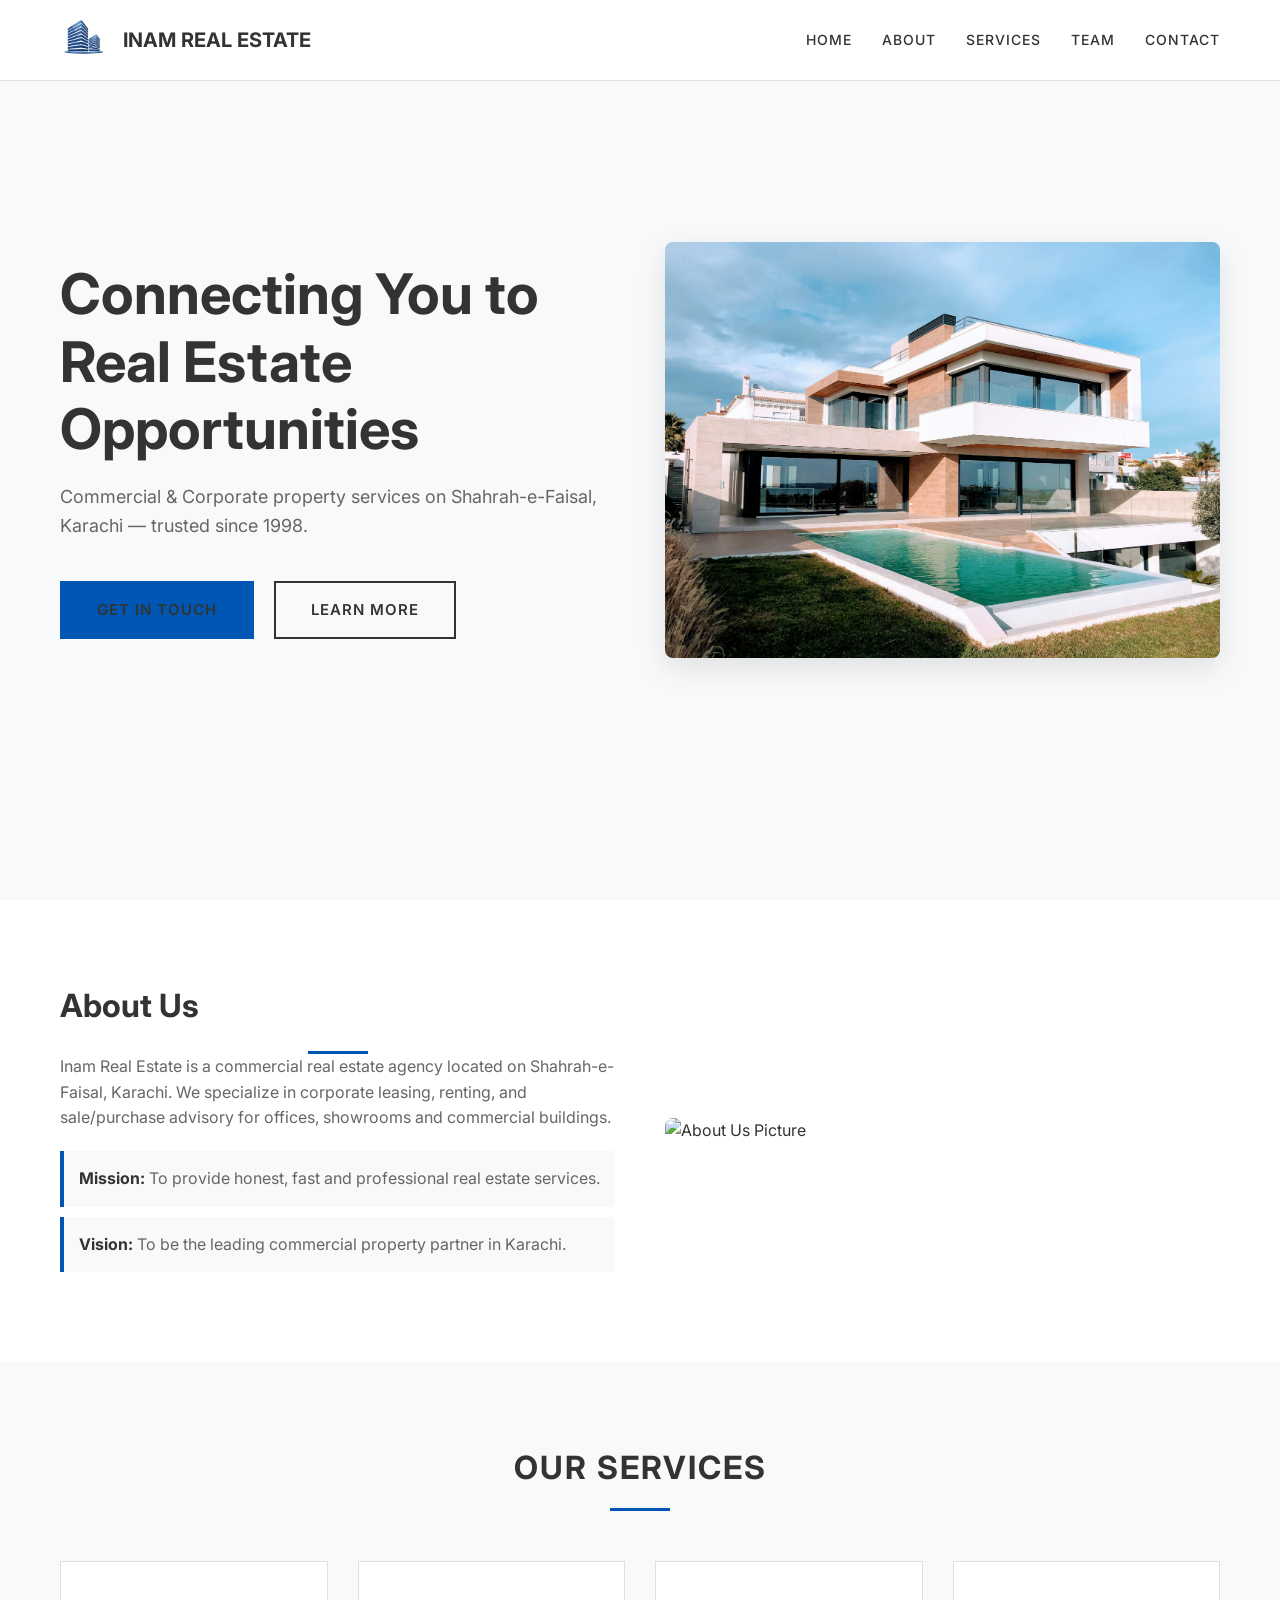
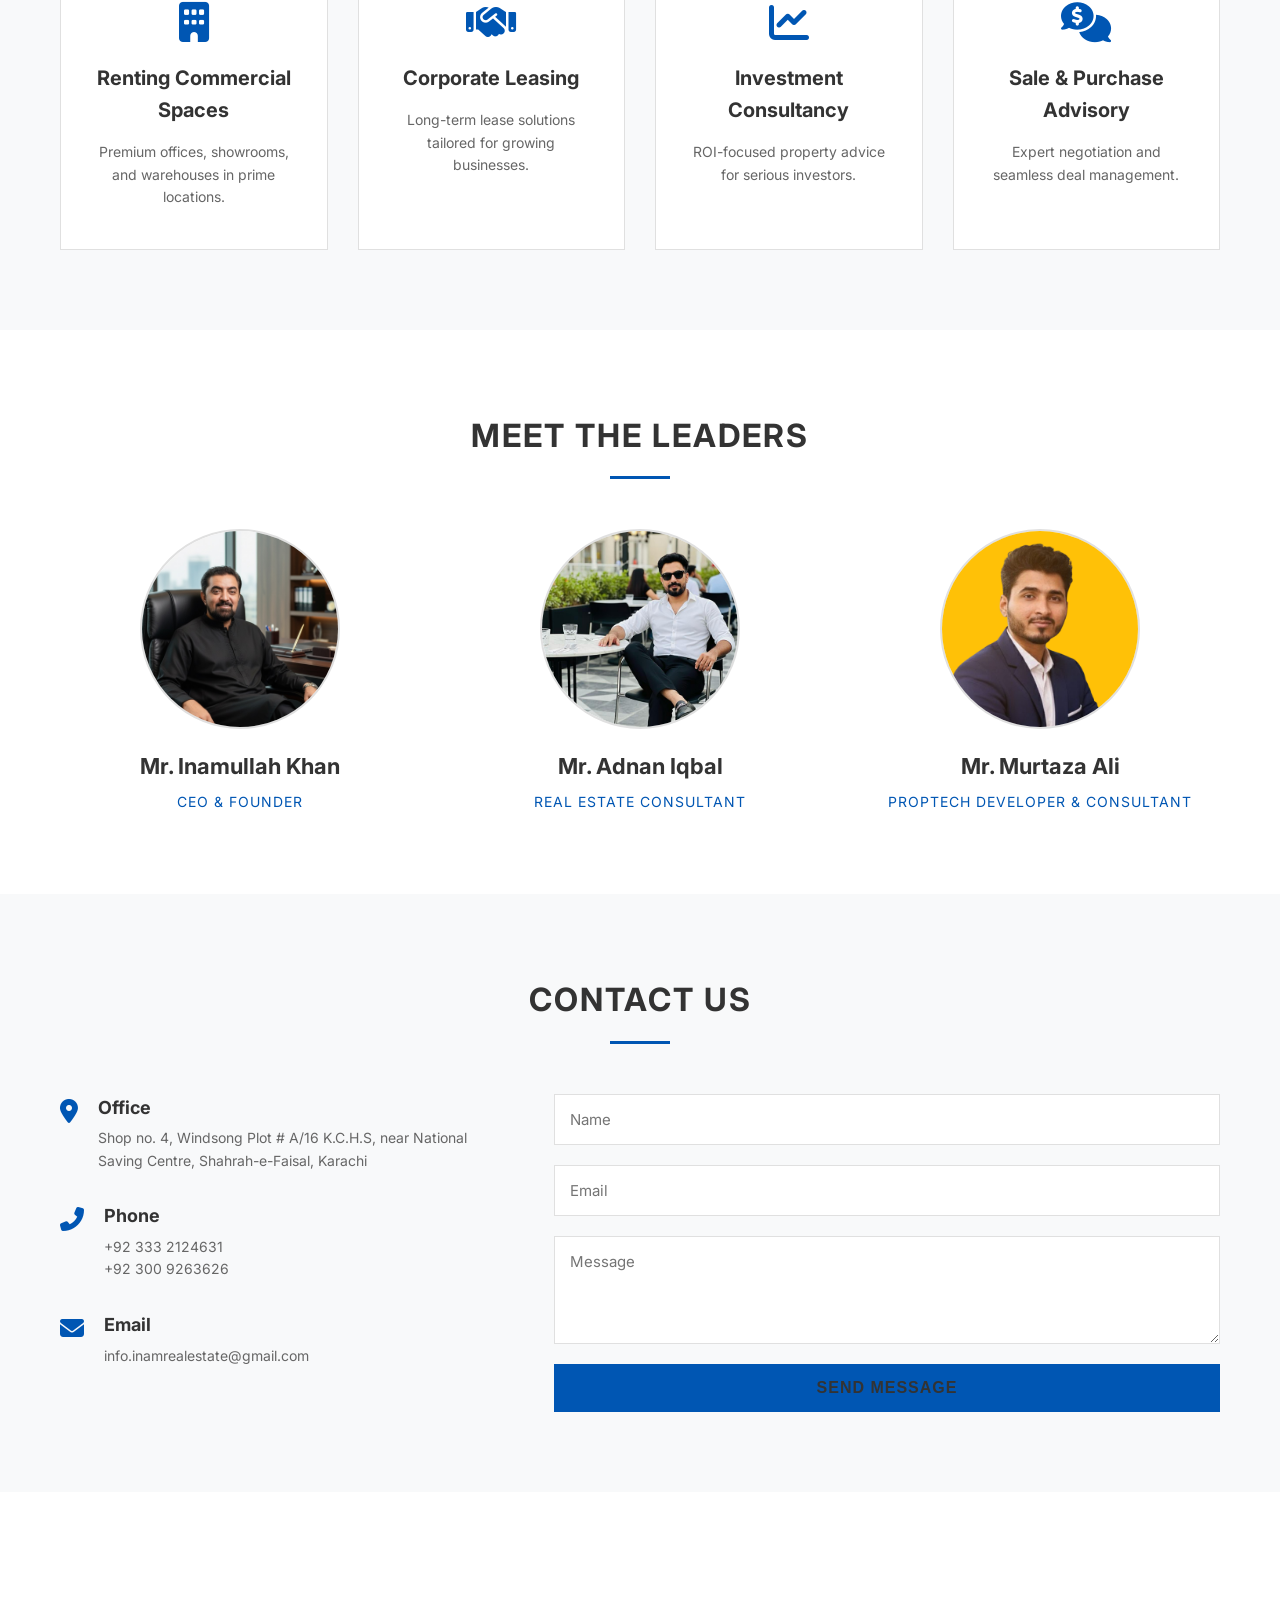
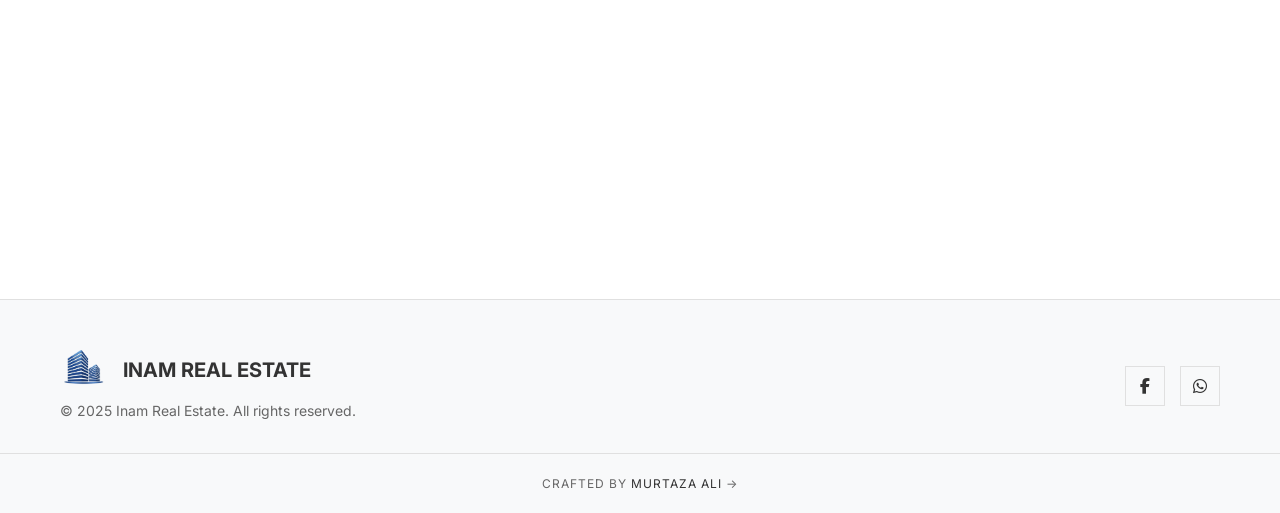
==== commit 6577a10b: "version 1.0.1 ## Overview ##  Welcome to the official portfolio website for **Inam Real Estate** —" ====
--- a/index.html
+++ b/index.html
@@ -1,418 +1,227 @@
-<!DOCTYPE html>
-<html lang="en">
-
-<head>
-    <meta charset="UTF-8">
-    <meta name="viewport" content="width=device-width, initial-scale=1.0">
-    <title>Inam Real Estate — Premium Property Consultants</title>
-    <link rel="stylesheet" href="styles.css">
-    <link rel="preconnect" href="https://fonts.googleapis.com">
-    <link rel="preconnect" href="https://fonts.gstatic.com" crossorigin>
-    <link rel="stylesheet" href="https://cdnjs.cloudflare.com/ajax/libs/font-awesome/6.4.0/css/all.min.css">
-    <link href="https://fonts.googleapis.com/css2?family=Inter:wght@300;400;500;600;700&display=swap" rel="stylesheet">
-    <style>
-        /* Modern Property Cards Grid Styling */
-        .facebook-posts-grid {
-            display: grid;
-            grid-template-columns: repeat(auto-fit, minmax(380px, 1fr));
-            gap: 35px;
-            justify-items: center;
-            padding: 20px 0;
-        }
-
-        .fb-post-card {
-            background: linear-gradient(145deg, #ffffff 0%, #f8f9fa 100%);
-            border-radius: 16px;
-            box-shadow: 0 10px 40px rgba(0, 0, 0, 0.08);
-            overflow: hidden;
-            transition: all 0.4s cubic-bezier(0.4, 0, 0.2, 1);
-            position: relative;
-            border: 1px solid rgba(197, 160, 89, 0.1);
-            max-width: 450px;
-            width: 100%;
-        }
-
-        .fb-post-card::before {
-            content: '';
-            position: absolute;
-            top: 0;
-            left: 0;
-            right: 0;
-            height: 4px;
-            background: linear-gradient(90deg, var(--primary) 0%, var(--secondary) 100%);
-            opacity: 0;
-            transition: opacity 0.4s;
-        }
-
-        .fb-post-card:hover {
-            transform: translateY(-8px);
-            box-shadow: 0 20px 60px rgba(15, 43, 77, 0.15);
-            border-color: var(--secondary);
-        }
-
-        .fb-post-card:hover::before {
-            opacity: 1;
-        }
-
-        .property-features {
-            display: flex;
-            gap: 15px;
-            flex-wrap: wrap;
-            margin: 15px 0;
-            padding: 15px 0;
-            border-top: 1px solid var(--border);
-            border-bottom: 1px solid var(--border);
-        }
-
-        .property-features span {
-            display: flex;
-            align-items: center;
-            gap: 6px;
-            font-size: 13px;
-            color: var(--text-light);
-            font-weight: 500;
-        }
-
-        .property-features i {
-            color: var(--secondary);
-            font-size: 14px;
-        }
-
-        .property-desc {
-            color: var(--text-light);
-            font-size: 14px;
-            line-height: 1.6;
-            margin: 15px 0;
-        }
-
-        .property-contact {
-            display: flex;
-            gap: 10px;
-            margin-top: 20px;
-        }
-
-        .contact-btn {
-            flex: 1;
-            background: var(--whatsapp);
-            color: var(--white);
-            padding: 10px 15px;
-            border-radius: 8px;
-            text-align: center;
-            font-weight: 600;
-            font-size: 13px;
-            transition: 0.3s;
-            display: flex;
-            align-items: center;
-            justify-content: center;
-            gap: 6px;
-        }
-
-        .contact-btn:hover {
-            background: #128C7E;
-            transform: translateY(-2px);
-        }
-
-        /* Enhanced properties section background */
-        .properties {
-            background: linear-gradient(180deg, #ffffff 0%, #f8f9fa 100%);
-            position: relative;
-        }
-
-        .properties::before {
-            content: '';
-            position: absolute;
-            top: 0;
-            left: 0;
-            right: 0;
-            height: 1px;
-            background: linear-gradient(90deg, transparent 0%, var(--secondary) 50%, transparent 100%);
-        }
-
-        /* Animation */
-        @keyframes fadeInUp {
-            from {
-                opacity: 0;
-                transform: translateY(30px);
-            }
-
-            to {
-                opacity: 1;
-                transform: translateY(0);
-            }
-        }
-
-        .fb-post-card {
-            animation: fadeInUp 0.6s ease-out backwards;
-        }
-
-        .fb-post-card:nth-child(1) {
-            animation-delay: 0.1s;
-        }
-
-        .fb-post-card:nth-child(2) {
-            animation-delay: 0.2s;
-        }
-    </style>
-</head>
-
-<body>
-    <!-- Header -->
-    <header class="site-header">
-        <div class="container header-inner">
-            <a class="logo" href="index.html">
-                <img src="images/logotransparent.png" alt="Inam Real Estate Logo" />
-                <span>Inam Real Estate</span>
-            </a>
-            <nav class="nav" id="nav" aria-label="Main navigation">
-                <ul class="nav-list">
-                    <li><a href="index.html">Home</a></li>
-                    <li><a href="index.html#about">About</a></li>
-                    <li><a href="index.html#services">Services</a></li>
-                    <li><a href="contact.html">Contact</a></li>
-                </ul>
-            </nav>
-            <a class="whatsapp-btn" href="https://wa.me/923009263626">WhatsApp</a>
-            <button class="nav-toggle" id="navToggle" aria-label="Toggle navigation">☰</button>
-        </div>
-    </header>
-
-    <!-- Hero Section with Image Slider -->
-    <section class="hero-slider">
-        <div class="slider-container">
-            <div class="slide active">
-                <img src="images/exterior.jpg" alt="Premium Real Estate Property">
-                <div class="slide-overlay">
-                    <div class="hero-content">
-                        <h1>Connecting You to Real Estate Opportunities</h1>
-                        <p>Commercial & Corporate property services on Shahrah-e-Faisal, Karachi — trusted since 1998.
-                        </p>
-                        <div class="hero-buttons">
-                            <a href="https://wa.me/923009263626" class="btn primary">Contact on WhatsApp</a>
-                            <a href="#properties" class="btn secondary">View Properties</a>
-                        </div>
-                    </div>
-                </div>
-            </div>
-            <div class="slide">
-                <img src="images/slied1.jpg" alt="Luxury Real Estate">
-                <div class="slide-overlay">
-                    <div class="hero-content">
-                        <h1>Your Trusted Real Estate Partner</h1>
-                        <p>Deep knowledge of Karachi commercial corridors, especially Shahrah-e-Faisal.</p>
-                        <div class="hero-buttons">
-                            <a href="https://wa.me/923009263626" class="btn primary">Contact on WhatsApp</a>
-                            <a href="#properties" class="btn secondary">View Properties</a>
-                        </div>
-                    </div>
-                </div>
-            </div>
-            <div class="slide">
-                <img src="images/slide2.jpg" alt="Modern Real Estate">
-                <div class="slide-overlay">
-                    <div class="hero-content">
-                        <h1>Premium Property Solutions</h1>
-                        <p>We serve retailers, franchises and corporate tenants with professional agreements.</p>
-                        <div class="hero-buttons">
-                            <a href="https://wa.me/923009263626" class="btn primary">Contact on WhatsApp</a>
-                            <a href="#properties" class="btn secondary">View Properties</a>
-                        </div>
-                    </div>
-                </div>
-            </div>
-        </div>
-        <button class="slider-btn prev" onclick="changeSlide(-1)">❮</button>
-        <button class="slider-btn next" onclick="changeSlide(1)">❯</button>
-        <div class="slider-dots">
-            <span class="dot active" onclick="currentSlide(0)"></span>
-            <span class="dot" onclick="currentSlide(1)"></span>
-            <span class="dot" onclick="currentSlide(2)"></span>
-        </div>
-    </section>
-
-    <!-- Featured Properties -->
-    <section class="properties" id="properties">
-        <div class="container">
-            <div class="section-title">
-                <h2>Featured Properties</h2>
-                <p>Latest premium property listings.</p>
-            </div>
-            <div class="facebook-posts-grid">
-                <!-- Property Card 1 -->
-                <div class="fb-post-card">
-                    <div class="property-img">
-                        <img src="properties listing images/appartment1.png" alt="3 Bed DD Apartment">
-                        <span class="property-tag">New Listing 🚨</span>
-                    </div>
-                    <div class="property-info">
-                        <h3 class="property-title">3 Bed DD on Main Shahrah-e-Faisal</h3>
-                        <div class="property-price">PKR 150 Lac</div>
-                        <div class="property-location">
-                            <i class="fas fa-map-marker-alt"></i> Main Shahrah-e-Faisal, Karachi
-                        </div>
-                        <div class="property-features">
-                            <span><i class="fas fa-ruler-combined"></i> 1250 sq ft</span>
-                            <span><i class="fas fa-car"></i> 3 Parking</span>
-                            <span><i class="fas fa-building"></i> Lift & Mosque</span>
-                        </div>
-                        <p class="property-desc">Front-facing location, perfect for investment or self-living. Units
-                            here sell fast!</p>
-                        <div class="property-contact">
-                            <a href="tel:03041186067" class="contact-btn">
-                                <i class="fas fa-phone"></i> Murtaza Ali
-                            </a>
-                            <a href="tel:03362081312" class="contact-btn">
-                                <i class="fas fa-phone"></i> Adnan
-                            </a>
-                        </div>
-                    </div>
-                </div>
-
-                <!-- Property Card 2 -->
-                <div class="fb-post-card">
-                    <div class="property-img">
-                        <img src="properties listing images/office1.png" alt="Office for Rent">
-                        <span class="property-tag">For Rent 🏢</span>
-                    </div>
-                    <div class="property-info">
-                        <h3 class="property-title">Office Space - Shahrah-e-Faisal</h3>
-                        <div class="property-price">PKR 65,000/month</div>
-                        <div class="property-location">
-                            <i class="fas fa-map-marker-alt"></i> Near Baloch Flyover, Shahrah-e-Faisal
-                        </div>
-                        <div class="property-features">
-                            <span><i class="fas fa-ruler-combined"></i> 800 sq ft</span>
-                            <span><i class="fas fa-briefcase"></i> Commercial</span>
-                            <span><i class="fas fa-check-circle"></i> Ready to Move</span>
-                        </div>
-                        <p class="property-desc">Prime location office space, ideal for businesses looking for a
-                            prestigious address.</p>
-                        <div class="property-contact">
-                            <a href="tel:03332124631" class="contact-btn">
-                                <i class="fas fa-phone"></i> Mr. Inam Khan
-                            </a>
-                            <a href="tel:03362081312" class="contact-btn">
-                                <i class="fas fa-phone"></i> Mr. Adnan Khan
-                            </a>
-                        </div>
-                    </div>
-                </div>
-            </div>
-        </div>
-    </section>
-
-    <!-- Why Choose Us -->
-    <section class="why" id="services">
-        <div class="container">
-            <div class="section-title">
-                <h2>Why Choose Us</h2>
-                <p>We deliver excellence in every transaction.</p>
-            </div>
-            <div class="features-grid">
-                <div class="feature-card">
-                    <i class="fas fa-city"></i>
-                    <h3>Market Expertise</h3>
-                    <p>Deep knowledge of Karachi's prime commercial corridors.</p>
-                </div>
-                <div class="feature-card">
-                    <i class="fas fa-handshake"></i>
-                    <h3>Trusted Partners</h3>
-                    <p>Serving top retailers and corporate clients for decades.</p>
-                </div>
-                <div class="feature-card">
-                    <i class="fas fa-bolt"></i>
-                    <h3>Fast Execution</h3>
-                    <p>Efficient processing to save your valuable time.</p>
-                </div>
-            </div>
-        </div>
-    </section>
-
-    <!-- Team Section -->
-    <section class="team-section" id="about">
-        <div class="container">
-            <div class="section-title">
-                <h2>Meet the Leaders</h2>
-                <p>The visionaries behind Inam Real Estate.</p>
-            </div>
-            <div class="team-grid">
-                <div class="team-card">
-                    <div class="team-img">
-                        <img src="images/ceo.JPG" alt="CEO">
-                    </div>
-                    <div class="team-info">
-                        <h3>Mr. Inamullah Khan</h3>
-                        <span class="team-role">CEO & Founder</span>
-                        <p>With over 25 years of experience, Mr. Inam has shaped the commercial real estate landscape of
-                            Karachi.</p>
-                    </div>
-                </div>
-                <div class="team-card">
-                    <div class="team-img">
-                        <img src="images/adnantest1.jpg" alt="Co-Founder">
-                    </div>
-                    <div class="team-info">
-                        <h3>Mr.Adnan</h3>
-                        <span class="team-role">Co-Founder</span>
-                        <p>Driving innovation and strategic partnerships to deliver exceptional value to our corporate
-                            clients.</p>
-                    </div>
-                </div>
-            </div>
-        </div>
-    </section>
-
-    <!-- Facebook Section -->
-    <section class="facebook-section" id="facebook-feed">
-        <div class="container">
-            <div class="section-title">
-                <h2>Latest Updates</h2>
-                <p>Follow us on Facebook for real-time news.</p>
-            </div>
-            <div class="fb-container">
-                <div class="fb-page" data-href="https://www.facebook.com/inamrealestate" data-tabs="timeline"
-                    data-width="500" data-height="600" data-small-header="false" data-adapt-container-width="true"
-                    data-hide-cover="false" data-show-facepile="true">
-                    <blockquote cite="https://www.facebook.com/inamrealestate" class="fb-xfbml-parse-ignore">
-                        <a href="https://www.facebook.com/inamrealestate">Inam Real Estate</a>
-                    </blockquote>
-                </div>
-            </div>
-        </div>
-    </section>
-
-    <!-- Footer -->
-    <footer class="site-footer">
-        <div class="container">
-            <div class="footer-grid">
-                <div class="footer-col">
-                    <h4>Inam Real Estate</h4>
-                    <p>Your trusted partner for commercial and corporate real estate in Karachi.</p>
-                </div>
-                <div class="footer-col">
-                    <h4>Quick Links</h4>
-                    <a href="index.html">Home</a>
-                    <a href="#properties">Properties</a>
-                    <a href="contact.html">Contact</a>
-                    <a href="admin.html">Admin Login</a>
-                </div>
-                <div class="footer-col">
-                    <h4>Connect</h4>
-                    <p>Shahrah-e-Faisal, Karachi</p>
-                    <div class="social-links">
-                        <a href="https://www.facebook.com/inamrealestate" target="_blank"><i
-                                class="fab fa-facebook-f"></i></a>
-                        <a href="#"><i class="fab fa-instagram"></i></a>
-                        <a href="https://wa.me/923009263626" target="_blank"><i class="fab fa-whatsapp"></i></a>
-                    </div>
-                </div>
-            </div>
-            <div class="copyright">
-                &copy; 2025 Inam Real Estate. All rights reserved.
-            </div>
-        </div>
-    </footer>
-
-    <script src="script.js"></script>
-</body>
-
+<!DOCTYPE html>
+<html lang="en">
+
+<head>
+    <meta charset="UTF-8">
+    <meta name="viewport" content="width=device-width, initial-scale=1.0">
+    <title>Inam Real Estate — Premium Property Consultants</title>
+    <link rel="stylesheet" href="styles.css">
+    <link rel="preconnect" href="https://fonts.googleapis.com">
+    <link rel="preconnect" href="https://fonts.gstatic.com" crossorigin>
+    <link rel="stylesheet" href="https://cdnjs.cloudflare.com/ajax/libs/font-awesome/6.4.0/css/all.min.css">
+    <link href="https://fonts.googleapis.com/css2?family=Inter:wght@300;400;500;600;700&display=swap" rel="stylesheet">
+    <link rel="icon" type="image/png" sizes="16x16" href="/favicon icon/favicon-16x16.png">
+    <link rel="icon" type="image/png" sizes="32x32" href="/favicon icon/favicon-32x32.png">
+    <link rel="icon" type="image/png" sizes="48x48" href="/favicon-48x48.png">
+    <link rel="apple-touch-icon" sizes="180x180" href="/favicon icon/favicon-180x180.png">
+</head>
+
+<body>
+    <!-- Header -->
+    <header class="site-header">
+        <div class="container header-inner">
+            <a class="logo" href="#home">
+                <img src="images/logotransparent.png" alt="Inam Real Estate Logo" />
+                <span>Inam Real Estate</span>
+            </a>
+            <button class="nav-toggle" id="navToggle" aria-label="Toggle navigation">
+                <i class="fas fa-bars"></i>
+            </button>
+            <nav class="nav" id="nav" aria-label="Main navigation">
+                <ul class="nav-list">
+                    <li><a href="#home">Home</a></li>
+                    <li><a href="#about">About</a></li>
+                    <li><a href="#services">Services</a></li>
+                    <li><a href="#team">Team</a></li>
+                    <li><a href="#contact">Contact</a></li>
+                </ul>
+            </nav>
+        </div>
+    </header>
+
+    <!-- Hero Section -->
+    <section class="hero" id="home">
+        <div class="container hero-grid">
+            <div class="hero-content">
+                <h1>Connecting You to Real Estate Opportunities</h1>
+                <p>Commercial & Corporate property services on Shahrah-e-Faisal, Karachi — trusted since 1998.</p>
+                <div class="hero-buttons">
+                    <a href="#contact" class="btn primary">Get in Touch</a>
+                    <a href="#about" class="btn secondary">Learn More</a>
+                </div>
+            </div>
+            <div class="hero-image" aria-hidden="true">
+                <img src="images/exterior.jpg" alt="Property Exterior">
+            </div>
+        </div>
+    </section>
+
+    <!-- About Section -->
+    <section class="about section-padding" id="about">
+        <div class="container about-grid">
+            <div class="about-content">
+                <h2>About Us</h2>
+                <div class="divider"></div>
+                <p>Inam Real Estate is a commercial real estate agency located on Shahrah-e-Faisal, Karachi. We
+                    specialize in corporate leasing, renting, and sale/purchase advisory for offices, showrooms and
+                    commercial buildings.</p>
+                <div class="mission-vision">
+                    <p><strong>Mission:</strong> To provide honest, fast and professional real estate services.</p>
+                    <p><strong>Vision:</strong> To be the leading commercial property partner in Karachi.</p>
+                </div>
+            </div>
+            <div class="about-image" aria-hidden="true">
+                <img src="images/aboutUs.png" alt="About Us Picture">
+            </div>
+        </div>
+    </section>
+
+    <!-- Services Section -->
+    <section class="services section-padding alt-bg" id="services">
+        <div class="container">
+            <div class="section-title">
+                <h2>Our Services</h2>
+                <div class="divider"></div>
+            </div>
+            <div class="services-grid">
+                <div class="service-card">
+                    <i class="fas fa-building"></i>
+                    <h3>Renting Commercial Spaces</h3>
+                    <p>Premium offices, showrooms, and warehouses in prime locations.</p>
+                </div>
+                <div class="service-card">
+                    <i class="fas fa-handshake"></i>
+                    <h3>Corporate Leasing</h3>
+                    <p>Long-term lease solutions tailored for growing businesses.</p>
+                </div>
+                <div class="service-card">
+                    <i class="fas fa-chart-line"></i>
+                    <h3>Investment Consultancy</h3>
+                    <p>ROI-focused property advice for serious investors.</p>
+                </div>
+                <div class="service-card">
+                    <i class="fas fa-comments-dollar"></i>
+                    <h3>Sale & Purchase Advisory</h3>
+                    <p>Expert negotiation and seamless deal management.</p>
+                </div>
+            </div>
+        </div>
+    </section>
+
+    <!-- Team Section -->
+    <section class="team-section section-padding" id="team">
+        <div class="container">
+            <div class="section-title">
+                <h2>Meet the Leaders</h2>
+                <div class="divider"></div>
+            </div>
+            <div class="team-grid">
+                <div class="team-card">
+                    <div class="team-img">
+                        <img src="images/ceo.JPG" alt="CEO">
+                    </div>
+                    <div class="team-info">
+                        <h3>Mr. Inamullah Khan</h3>
+                        <span class="team-role">CEO & Founder</span>
+                    </div>
+                </div>
+                <div class="team-card">
+                    <div class="team-img">
+                        <img src="images/adnantest1.jpg" alt="Co-Founder">
+                    </div>
+                    <div class="team-info">
+                        <h3>Mr. Adnan Iqbal</h3>
+                        <span class="team-role">Real Estate Consultant</span>
+                    </div>
+                </div>
+                <div class="team-card">
+                    <div class="team-img">
+                        <img src="images/profile_2-removebg-preview.png" alt="Consultant">
+                    </div>
+                    <div class="team-info">
+                        <h3>Mr. Murtaza Ali</h3>
+                        <span class="team-role">PropTech Developer & Consultant</span>
+                    </div>
+                </div>
+            </div>
+        </div>
+    </section>
+
+    <!-- Contact Section -->
+    <section class="contact-page section-padding alt-bg" id="contact">
+        <div class="container">
+            <div class="section-title">
+                <h2>Contact Us</h2>
+                <div class="divider"></div>
+            </div>
+            <div class="contact-grid">
+                <div class="contact-info">
+                    <div class="contact-item">
+                        <i class="fas fa-map-marker-alt"></i>
+                        <div>
+                            <h3>Office</h3>
+                            <p>Shop no. 4, Windsong Plot # A/16 K.C.H.S, near National Saving Centre, Shahrah-e-Faisal,
+                                Karachi</p>
+                        </div>
+                    </div>
+                    <div class="contact-item">
+                        <i class="fas fa-phone-alt"></i>
+                        <div>
+                            <h3>Phone</h3>
+                            <p>+92 333 2124631<br>+92 300 9263626</p>
+                        </div>
+                    </div>
+                    <div class="contact-item">
+                        <i class="fas fa-envelope"></i>
+                        <div>
+                            <h3>Email</h3>
+                            <p>info.inamrealestate@gmail.com</p>
+                        </div>
+                    </div>
+                </div>
+                <div class="contact-form-container">
+                    <form class="contact-form">
+                        <input type="text" placeholder="Name">
+                        <input type="email" placeholder="Email">
+                        <textarea rows="4" placeholder="Message"></textarea>
+                        <button type="submit" class="btn-submit">Send Message</button>
+                    </form>
+                </div>
+            </div>
+        </div>
+    </section>
+
+    <!-- Map Section -->
+    <div class="map-container">
+        <iframe
+            src="https://www.google.com/maps/embed?pb=!1m18!1m12!1m3!1d3619.898476306035!2d67.0814252!3d24.867316799999998!2m3!1f0!2f0!3f0!3m2!1i1024!2i768!4f13.1!3m3!1m2!1s0x3eb33fd74983fb19%3A0xb22b91e70f79f82!2sWindsong%20Place.!5e0!3m2!1sen!2s!4v1763837053470!5m2!1sen!2s"
+            width="100%" height="400" style="border:0;" allowfullscreen="" loading="lazy"
+            referrerpolicy="no-referrer-when-downgrade"></iframe>
+    </div>
+
+    <!-- Footer -->
+    <footer class="site-footer">
+        <div class="container footer-inner">
+            <div class="footer-brand">
+                <a class="logo" href="#home">
+                    <img src="images/logotransparent.png" alt="Inam Real Estate Logo" />
+                    <span>Inam Real Estate</span>
+                </a>
+                <p>&copy; 2025 Inam Real Estate. All rights reserved.</p>
+            </div>
+            <div class="footer-social">
+                <a href="https://www.facebook.com/inamrealestate" target="_blank"><i class="fab fa-facebook-f"></i></a>
+                <a href="https://wa.me/923009263626" target="_blank"><i class="fab fa-whatsapp"></i></a>
+            </div>
+        </div>
+        <div class="developer-credit">
+            <a href="https://www.murtazaalikhan.com" target="_blank">
+                Crafted by <span>Murtaza Ali</span> &rarr;
+            </a>
+        </div>
+    </footer>
+
+    <script src="script.js"></script>
+</body>
+
 </html>
--- a/styles.css
+++ b/styles.css
@@ -1,763 +1,516 @@
-/* Inam Real Estate - Premium Styles */
-:root {
-    --bg: #f4f7f6;
-    --text: #1a1a1a;
-    --text-light: #555;
-    --primary: #0f2b4d;
-    --secondary: #c5a059;
-    --whatsapp: #25D366;
-    --white: #ffffff;
-    --border: #e0e0e0;
-    --radius: 8px;
-    --shadow: 0 4px 20px rgba(0, 0, 0, 0.08);
-    --container: 1200px;
-    --font: 'Inter', sans-serif;
-}
-
-* {
-    box-sizing: border-box;
-    margin: 0;
-    padding: 0;
-}
-
-html,
-body {
-    height: 100%;
-    scroll-behavior: smooth;
-}
-
-body {
-    color: var(--text);
-    background: var(--bg);
-    line-height: 1.6;
-    font-family: var(--font);
-    font-size: 16px;
-}
-
-a {
-    text-decoration: none;
-    color: inherit;
-    transition: 0.3s;
-}
-
-img {
-    max-width: 100%;
-    display: block;
-}
-
-button {
-    cursor: pointer;
-    font-family: inherit;
-}
-
-.container {
-    max-width: var(--container);
-    margin: 0 auto;
-    padding: 0 20px;
-}
-
-/* Header Styles */
-.site-header {
-    background: var(--white);
-    box-shadow: 0 2px 10px rgba(0, 0, 0, 0.1);
-    position: sticky;
-    top: 0;
-    z-index: 1000;
-    padding: 15px 0;
-}
-
-.header-inner {
-    display: flex;
-    align-items: center;
-    justify-content: space-between;
-}
-
-.logo {
-    display: flex;
-    align-items: center;
-    gap: 12px;
-    font-weight: 700;
-    font-size: 20px;
-    color: var(--primary);
-}
-
-.logo img {
-    height: 50px;
-    width: auto;
-}
-
-.nav {
-    flex: 1;
-    display: flex;
-    justify-content: center;
-}
-
-.nav-list {
-    display: flex;
-    list-style: none;
-    gap: 35px;
-    align-items: center;
-}
-
-.nav-list a {
-    font-weight: 500;
-    color: var(--text);
-    font-size: 15px;
-}
-
-.nav a:hover {
-    color: var(--secondary);
-}
-
-.whatsapp-btn {
-    background: var(--whatsapp);
-    color: var(--white);
-    padding: 10px 24px;
-    border-radius: var(--radius);
-    font-weight: 600;
-    font-size: 14px;
-    transition: 0.3s;
-}
-
-.whatsapp-btn:hover {
-    background: #128C7E;
-    transform: translateY(-2px);
-}
-
-.btn {
-    padding: 12px 28px;
-    border-radius: var(--radius);
-    font-weight: 600;
-    display: inline-block;
-    border: none;
-    transition: 0.3s;
-}
-
-.btn.primary {
-    background: var(--whatsapp);
-    color: var(--white);
-}
-
-.btn.primary:hover {
-    background: #128C7E;
-}
-
-.btn.secondary {
-    background: transparent;
-    color: var(--white);
-    border: 2px solid var(--white);
-}
-
-.btn.secondary:hover {
-    background: var(--white);
-    color: var(--primary);
-}
-
-.nav-toggle {
-    display: none;
-    font-size: 24px;
-    background: none;
-    border: none;
-    color: var(--primary);
-}
-
-/* Hero Slider */
-.hero-slider {
-    position: relative;
-    height: 600px;
-    overflow: hidden;
-}
-
-.slider-container {
-    position: relative;
-    height: 100%;
-}
-
-.slide {
-    position: absolute;
-    width: 100%;
-    height: 100%;
-    opacity: 0;
-    transition: opacity 1s ease-in-out;
-}
-
-.slide.active {
-    opacity: 1;
-}
-
-.slide img {
-    width: 100%;
-    height: 100%;
-    object-fit: cover;
-}
-
-.slide-overlay {
-    position: absolute;
-    top: 0;
-    left: 0;
-    width: 100%;
-    height: 100%;
-    background: linear-gradient(rgba(15, 43, 77, 0.7), rgba(15, 43, 77, 0.7));
-    display: flex;
-    align-items: center;
-    justify-content: center;
-}
-
-.hero-content {
-    text-align: center;
-    color: var(--white);
-    max-width: 800px;
-    padding: 0 20px;
-}
-
-.hero-content h1 {
-    font-size: 48px;
-    margin-bottom: 20px;
-    font-weight: 700;
-    line-height: 1.2;
-    animation: fadeInUp 1s ease-out;
-}
-
-.hero-content p {
-    font-size: 20px;
-    margin-bottom: 40px;
-    opacity: 0.95;
-    animation: fadeInUp 1s ease-out 0.2s both;
-}
-
-.hero-buttons {
-    display: flex;
-    gap: 20px;
-    justify-content: center;
-    animation: fadeInUp 1s ease-out 0.4s both;
-}
-
-@keyframes fadeInUp {
-    from {
-        opacity: 0;
-        transform: translateY(30px);
-    }
-
-    to {
-        opacity: 1;
-        transform: translateY(0);
-    }
-}
-
-/* Slider Controls */
-.slider-btn {
-    position: absolute;
-    top: 50%;
-    transform: translateY(-50%);
-    background: rgba(255, 255, 255, 0.3);
-    color: var(--white);
-    border: none;
-    font-size: 24px;
-    padding: 15px 20px;
-    cursor: pointer;
-    transition: 0.3s;
-    z-index: 10;
-}
-
-.slider-btn:hover {
-    background: rgba(255, 255, 255, 0.5);
-}
-
-.slider-btn.prev {
-    left: 20px;
-}
-
-.slider-btn.next {
-    right: 20px;
-}
-
-.slider-dots {
-    position: absolute;
-    bottom: 30px;
-    left: 50%;
-    transform: translateX(-50%);
-    display: flex;
-    gap: 12px;
-    z-index: 10;
-}
-
-.dot {
-    width: 12px;
-    height: 12px;
-    border-radius: 50%;
-    background: rgba(255, 255, 255, 0.5);
-    cursor: pointer;
-    transition: 0.3s;
-}
-
-.dot.active,
-.dot:hover {
-    background: var(--white);
-    transform: scale(1.2);
-}
-
-/* Common Section Styles */
-.properties,
-.why,
-.team-section,
-.facebook-section {
-    padding: 80px 0;
-}
-
-.section-title {
-    text-align: center;
-    margin-bottom: 50px;
-}
-
-.section-title h2 {
-    font-size: 32px;
-    color: var(--primary);
-    margin-bottom: 10px;
-}
-
-.section-title p {
-    color: var(--text-light);
-}
-
-/* Properties */
-.property-grid {
-    display: grid;
-    grid-template-columns: repeat(auto-fill, minmax(350px, 1fr));
-    gap: 30px;
-}
-
-.property-card {
-    background: var(--white);
-    border-radius: var(--radius);
-    overflow: hidden;
-    box-shadow: var(--shadow);
-    transition: transform 0.3s;
-    position: relative;
-}
-
-.property-card:hover {
-    transform: translateY(-5px);
-}
-
-.property-img {
-    height: 250px;
-    overflow: hidden;
-    position: relative;
-}
-
-.property-img img {
-    width: 100%;
-    height: 100%;
-    object-fit: cover;
-    transition: 0.5s;
-}
-
-.property-card:hover .property-img img {
-    transform: scale(1.05);
-}
-
-.property-tag {
-    position: absolute;
-    top: 15px;
-    left: 15px;
-    background: var(--secondary);
-    color: var(--white);
-    padding: 5px 12px;
-    font-size: 12px;
-    font-weight: 600;
-    border-radius: 4px;
-}
-
-.property-info {
-    padding: 25px;
-}
-
-.property-price {
-    color: var(--secondary);
-    font-size: 22px;
-    font-weight: 700;
-    margin-bottom: 10px;
-}
-
-.property-title {
-    font-size: 18px;
-    font-weight: 600;
-    margin-bottom: 10px;
-    color: var(--primary);
-}
-
-.property-location {
-    color: var(--text-light);
-    font-size: 14px;
-    margin-bottom: 20px;
-    display: flex;
-    align-items: center;
-    gap: 5px;
-}
-
-.property-meta {
-    display: flex;
-    justify-content: space-between;
-    border-top: 1px solid var(--border);
-    padding-top: 15px;
-    color: var(--text-light);
-    font-size: 14px;
-}
-
-
-
-
-
-/* Features */
-.why {
-    background: var(--white);
-}
-
-.features-grid {
-    display: grid;
-    grid-template-columns: repeat(3, 1fr);
-    gap: 30px;
-}
-
-.feature-card {
-    text-align: center;
-    padding: 40px 20px;
-    border: 1px solid var(--border);
-    border-radius: var(--radius);
-    transition: 0.3s;
-}
-
-.feature-card:hover {
-    border-color: var(--secondary);
-    box-shadow: var(--shadow);
-}
-
-.feature-card i {
-    font-size: 40px;
-    color: var(--secondary);
-    margin-bottom: 20px;
-}
-
-.feature-card h3 {
-    margin-bottom: 15px;
-    color: var(--primary);
-}
-
-.feature-card p {
-    color: var(--text-light);
-    font-size: 15px;
-}
-
-/* Team */
-.team-section {
-    background: var(--white);
-}
-
-.team-grid {
-    display: flex;
-    justify-content: center;
-    gap: 40px;
-    flex-wrap: wrap;
-}
-
-.team-card {
-    background: var(--bg);
-    border-radius: var(--radius);
-    overflow: hidden;
-    width: 350px;
-    text-align: center;
-    box-shadow: var(--shadow);
-    transition: 0.3s;
-    border: 1px solid var(--border);
-}
-
-.team-card:hover {
-    transform: translateY(-10px);
-    border-color: var(--secondary);
-}
-
-.team-img {
-    height: 220px;
-    display: flex;
-    align-items: center;
-    justify-content: center;
-    background: var(--bg);
-    padding-top: 20px;
-}
-
-.team-img img {
-    width: 200px;
-    height: 200px;
-    object-fit: cover;
-    border-radius: 50%;
-    border: 4px solid var(--white);
-    box-shadow: 0 5px 15px rgba(0, 0, 0, 0.1);
-}
-
-.team-info {
-    padding: 30px;
-}
-
-.team-info h3 {
-    color: var(--primary);
-    font-size: 22px;
-    margin-bottom: 5px;
-}
-
-.team-role {
-    display: block;
-    color: var(--secondary);
-    font-weight: 600;
-    font-size: 14px;
-    margin-bottom: 15px;
-    text-transform: uppercase;
-    letter-spacing: 1px;
-}
-
-.team-info p {
-    color: var(--text-light);
-    font-size: 15px;
-}
-
-/* Facebook & Footer */
-.facebook-section {
-    background: #f0f2f5;
-}
-
-.fb-container {
-    background: var(--white);
-    padding: 20px;
-    border-radius: var(--radius);
-    box-shadow: var(--shadow);
-    text-align: center;
-    overflow: hidden;
-}
-
-.site-footer {
-    background: var(--primary);
-    color: var(--white);
-    padding: 60px 0 20px;
-}
-
-.footer-grid {
-    display: grid;
-    grid-template-columns: 1fr 1fr 1fr;
-    gap: 40px;
-    margin-bottom: 40px;
-}
-
-.footer-col h4 {
-    font-size: 18px;
-    margin-bottom: 20px;
-    color: var(--secondary);
-}
-
-.footer-col p,
-.footer-col a {
-    color: #ffffff;
-    margin-bottom: 10px;
-    display: block;
-}
-
-.footer-col a:hover {
-    color: var(--white);
-}
-
-.social-links {
-    display: flex;
-    gap: 15px;
-}
-
-.social-links a {
-    width: 40px;
-    height: 40px;
-    background: rgba(255, 255, 255, 0.1);
-    display: flex;
-    align-items: center;
-    justify-content: center;
-    border-radius: 50%;
-}
-
-.social-links a:hover {
-    background: var(--secondary);
-}
-
-.copyright {
-    border-top: 1px solid rgba(255, 255, 255, 0.1);
-    padding-top: 20px;
-    text-align: center;
-    color: #a0b3c6;
-    font-size: 14px;
-}
-
-/* Contact Page */
-.contact-page {
-    padding: 80px 0;
-    background: var(--white);
-}
-
-.contact-grid {
-    display: grid;
-    grid-template-columns: 1fr 1fr;
-    gap: 60px;
-    margin-bottom: 60px;
-}
-
-.contact-info h2 {
-    color: var(--primary);
-    font-size: 28px;
-    margin-bottom: 20px;
-}
-
-.contact-info p {
-    margin-bottom: 15px;
-    color: var(--text);
-    font-size: 16px;
-    line-height: 1.6;
-}
-
-.contact-info strong {
-    color: var(--primary);
-}
-
-.contact-buttons {
-    display: flex;
-    gap: 15px;
-    margin-top: 30px;
-}
-
-.btn-whatsapp {
-    background: #25D366;
-    color: white;
-    padding: 12px 25px;
-    border-radius: 6px;
-    font-weight: 600;
-    display: inline-block;
-}
-
-.btn-whatsapp:hover {
-    background: #128C7E;
-}
-
-.btn-email {
-    background: white;
-    color: var(--text);
-    border: 1px solid #ccc;
-    padding: 12px 25px;
-    border-radius: 6px;
-    font-weight: 600;
-    display: inline-block;
-}
-
-.btn-email:hover {
-    background: #f9f9f9;
-    border-color: #bbb;
-}
-
-.contact-form label {
-    display: block;
-    margin-bottom: 8px;
-    font-weight: 600;
-    color: var(--primary);
-}
-
-.contact-form input,
-.contact-form textarea {
-    width: 100%;
-    padding: 12px;
-    border: 1px solid #dce0e4;
-    border-radius: 6px;
-    margin-bottom: 20px;
-    font-family: inherit;
-    font-size: 15px;
-    outline: none;
-    transition: 0.3s;
-}
-
-.contact-form input:focus,
-.contact-form textarea:focus {
-    border-color: #25D366;
-    box-shadow: 0 0 0 3px rgba(37, 211, 102, 0.1);
-}
-
-.btn-submit {
-    background: #25D366;
-    color: white;
-    width: 100%;
-    padding: 15px;
-    border: none;
-    border-radius: 6px;
-    font-weight: 700;
-    font-size: 16px;
-}
-
-.btn-submit:hover {
-    background: #128C7E;
-}
-
-.form-note {
-    font-size: 13px;
-    color: #888;
-    margin-top: 10px;
-}
-
-.map-container {
-    border-radius: var(--radius);
-    overflow: hidden;
-    box-shadow: var(--shadow);
-}
-
-/* Responsive */
-@media (max-width: 900px) {
-    .hero-content h1 {
-        font-size: 36px;
-    }
-
-    .features-grid,
-    .footer-grid,
-    .contact-grid {
-        grid-template-columns: 1fr;
-    }
-
-    .nav {
-        display: none;
-        position: absolute;
-        top: 80px;
-        left: 0;
-        right: 0;
-        background: var(--white);
-        flex-direction: column;
-        padding: 20px;
-        box-shadow: 0 10px 20px rgba(0, 0, 0, 0.1);
-    }
-
-    .nav.show {
-        display: flex;
-    }
-
-    .nav-list {
-        flex-direction: column;
-        gap: 15px;
-    }
-
-    .nav-toggle {
-        display: block;
-    }
-
-    .whatsapp-btn {
-        display: none;
-    }
-
-    .hero-slider {
-        height: 500px;
-    }
-
-    .hero-buttons {
-        flex-direction: column;
-    }
-
-    .slider-btn {
-        font-size: 18px;
-        padding: 10px 15px;
-    }
+/* ========================================
+   INAM REAL ESTATE - MINIMALIST THEME
+   ======================================== */
+
+:root {
+    --bg-main: #ffffff;
+    --bg-alt: #f8f9fa;
+    --primary: #0056b3;
+    /* Blue */
+    --primary-hover: #004494;
+    --text-main: #333333;
+    --text-muted: #666666;
+    --border: #e0e0e0;
+    --transition: 0.3s ease;
+}
+
+* {
+    margin: 0;
+    padding: 0;
+    box-sizing: border-box;
+}
+
+html {
+    scroll-behavior: smooth;
+}
+
+body {
+    font-family: 'Inter', sans-serif;
+    background-color: var(--bg-main);
+    color: var(--text-main);
+    line-height: 1.6;
+    overflow-x: hidden;
+}
+
+a {
+    text-decoration: none;
+    color: inherit;
+    transition: color var(--transition);
+}
+
+img {
+    max-width: 100%;
+    height: auto;
+    display: block;
+}
+
+.container {
+    max-width: 1200px;
+    margin: 0 auto;
+    padding: 0 20px;
+}
+
+.section-padding {
+    padding: 80px 0;
+}
+
+.alt-bg {
+    background-color: var(--bg-alt);
+}
+
+.section-title {
+    text-align: center;
+    margin-bottom: 50px;
+}
+
+.section-title h2 {
+    font-size: 32px;
+    font-weight: 700;
+    text-transform: uppercase;
+    letter-spacing: 2px;
+}
+
+.divider {
+    width: 60px;
+    height: 3px;
+    background-color: var(--primary);
+    margin: 15px auto 0;
+}
+
+/* Header */
+.site-header {
+    background-color: rgba(255, 255, 255, 0.95);
+    position: fixed;
+    top: 0;
+    width: 100%;
+    z-index: 1000;
+    border-bottom: 1px solid var(--border);
+    backdrop-filter: blur(10px);
+}
+
+.header-inner {
+    display: flex;
+    justify-content: space-between;
+    align-items: center;
+    height: 80px;
+}
+
+.logo {
+    display: flex;
+    align-items: center;
+    gap: 15px;
+    font-size: 20px;
+    font-weight: 700;
+    color: var(--text-main);
+    text-transform: uppercase;
+}
+
+.logo img {
+    height: 40px;
+}
+
+.nav-list {
+    display: flex;
+    list-style: none;
+    gap: 30px;
+}
+
+.nav-list a {
+    font-size: 14px;
+    text-transform: uppercase;
+    letter-spacing: 1px;
+    font-weight: 500;
+}
+
+.nav-list a:hover {
+    color: var(--primary);
+}
+
+/* Hero */
+.hero {
+    height: 100vh;
+    background-color: var(--bg-alt);
+    position: relative;
+    display: flex;
+    align-items: center;
+}
+
+.hero-grid {
+    display: grid;
+    grid-template-columns: 1fr 1fr;
+    gap: 50px;
+    align-items: center;
+}
+
+.hero-content {
+    position: relative;
+    z-index: 1;
+}
+
+.hero-image img {
+    border-radius: 8px;
+    box-shadow: 0 10px 30px rgba(0, 0, 0, 0.1);
+}
+
+.hero h1 {
+    font-size: 56px;
+    font-weight: 700;
+    line-height: 1.2;
+    margin-bottom: 20px;
+}
+
+.hero p {
+    font-size: 18px;
+    color: var(--text-muted);
+    margin-bottom: 40px;
+}
+
+.hero-buttons {
+    display: flex;
+    gap: 20px;
+}
+
+.btn {
+    padding: 15px 35px;
+    font-size: 15px;
+    font-weight: 600;
+    text-transform: uppercase;
+    letter-spacing: 1px;
+    cursor: pointer;
+    border: 2px solid transparent;
+}
+
+.btn.primary {
+    background-color: var(--primary);
+    color: var(--text-main);
+}
+
+.btn.primary:hover {
+    background-color: var(--primary-hover);
+}
+
+.btn.secondary {
+    border-color: var(--text-main);
+    color: var(--text-main);
+}
+
+.btn.secondary:hover {
+    background-color: var(--text-main);
+    color: var(--bg-main);
+}
+
+/* About */
+.about-grid {
+    display: grid;
+    grid-template-columns: 1fr 1fr;
+    gap: 50px;
+    align-items: center;
+}
+
+.about-content h2 {
+    font-size: 32px;
+    margin-bottom: 20px;
+}
+
+.about-content p {
+    color: var(--text-muted);
+    margin-bottom: 20px;
+}
+
+.mission-vision p {
+    background: var(--bg-alt);
+    padding: 15px;
+    border-left: 4px solid var(--primary);
+    margin-bottom: 10px;
+}
+
+.mission-vision strong {
+    color: var(--text-main);
+}
+
+.about-image img {
+    border-radius: 8px;
+    transition: var(--transition);
+}
+
+/* Services */
+.services-grid {
+    display: grid;
+    grid-template-columns: repeat(auto-fit, minmax(250px, 1fr));
+    gap: 30px;
+}
+
+.service-card {
+    background: var(--bg-main);
+    padding: 40px 30px;
+    border: 1px solid var(--border);
+    text-align: center;
+    transition: var(--transition);
+}
+
+.service-card:hover {
+    border-color: var(--primary);
+    transform: translateY(-5px);
+}
+
+.service-card i {
+    font-size: 40px;
+    color: var(--primary);
+    margin-bottom: 20px;
+}
+
+.service-card h3 {
+    font-size: 20px;
+    margin-bottom: 15px;
+}
+
+.service-card p {
+    color: var(--text-muted);
+    font-size: 14px;
+}
+
+/* Team */
+.team-grid {
+    display: grid;
+    grid-template-columns: repeat(auto-fit, minmax(250px, 1fr));
+    gap: 40px;
+}
+
+.team-card {
+    text-align: center;
+}
+
+.team-img {
+    width: 200px;
+    height: 200px;
+    margin: 0 auto 20px;
+    overflow: hidden;
+    border-radius: 50%;
+    border: 2px solid var(--border);
+}
+
+.team-img img {
+    width: 100%;
+    height: 100%;
+    object-fit: cover;
+    transition: var(--transition);
+}
+
+.team-info h3 {
+    font-size: 22px;
+    margin-bottom: 5px;
+}
+
+.team-role {
+    color: var(--primary);
+    font-size: 14px;
+    text-transform: uppercase;
+    letter-spacing: 1px;
+}
+
+/* Contact */
+.contact-grid {
+    display: grid;
+    grid-template-columns: 1fr 1.5fr;
+    gap: 50px;
+}
+
+.contact-item {
+    display: flex;
+    gap: 20px;
+    margin-bottom: 30px;
+}
+
+.contact-item i {
+    font-size: 24px;
+    color: var(--primary);
+    margin-top: 5px;
+}
+
+.contact-item h3 {
+    font-size: 18px;
+    margin-bottom: 5px;
+}
+
+.contact-item p {
+    color: var(--text-muted);
+    font-size: 14px;
+}
+
+.contact-form {
+    display: flex;
+    flex-direction: column;
+    gap: 20px;
+}
+
+.contact-form input,
+.contact-form textarea {
+    width: 100%;
+    padding: 15px;
+    background: var(--bg-main);
+    border: 1px solid var(--border);
+    color: var(--text-main);
+    font-family: inherit;
+    font-size: 15px;
+}
+
+.contact-form input:focus,
+.contact-form textarea:focus {
+    outline: none;
+    border-color: var(--primary);
+}
+
+.btn-submit {
+    background: var(--primary);
+    color: var(--text-main);
+    padding: 15px;
+    border: none;
+    font-size: 16px;
+    font-weight: 600;
+    text-transform: uppercase;
+    letter-spacing: 1px;
+    cursor: pointer;
+    transition: var(--transition);
+}
+
+.btn-submit:hover {
+    background: var(--primary-hover);
+}
+
+/* Map */
+.map-container {
+    width: 100%;
+}
+
+/* Footer */
+.site-footer {
+    background: var(--bg-alt);
+    padding: 50px 0 20px;
+    border-top: 1px solid var(--border);
+}
+
+.footer-inner {
+    display: flex;
+    justify-content: space-between;
+    align-items: center;
+    margin-bottom: 30px;
+}
+
+.footer-brand .logo {
+    margin-bottom: 10px;
+}
+
+.footer-brand p {
+    color: var(--text-muted);
+    font-size: 14px;
+}
+
+.footer-social {
+    display: flex;
+    gap: 15px;
+}
+
+.footer-social a {
+    width: 40px;
+    height: 40px;
+    border: 1px solid var(--border);
+    display: flex;
+    align-items: center;
+    justify-content: center;
+}
+
+.footer-social a:hover {
+    background: var(--primary);
+    border-color: var(--primary);
+}
+
+.developer-credit {
+    text-align: center;
+    border-top: 1px solid var(--border);
+    padding-top: 20px;
+    font-size: 12px;
+    text-transform: uppercase;
+    letter-spacing: 1px;
+    color: var(--text-muted);
+}
+
+.developer-credit a:hover {
+    color: var(--primary);
+}
+
+.developer-credit span {
+    color: var(--text-main);
+}
+
+/* Responsive */
+.nav-toggle {
+    display: none;
+    background: none;
+    border: none;
+    font-size: 24px;
+    color: var(--text-main);
+    cursor: pointer;
+}
+
+@media (max-width: 900px) {
+
+    .hero-grid,
+    .about-grid,
+    .contact-grid {
+        grid-template-columns: 1fr;
+    }
+
+    .hero {
+        height: auto;
+        padding: 120px 0 60px;
+    }
+
+    .hero h1 {
+        font-size: 40px;
+    }
+}
+
+@media (max-width: 768px) {
+    .nav-toggle {
+        display: block;
+    }
+
+    .nav {
+        position: absolute;
+        top: 80px;
+        left: 0;
+        width: 100%;
+        background-color: var(--bg-main);
+        border-bottom: 1px solid var(--border);
+        box-shadow: 0 10px 20px rgba(0, 0, 0, 0.05);
+        display: none;
+    }
+
+    .nav.show {
+        display: block;
+    }
+
+    .nav-list {
+        flex-direction: column;
+        gap: 0;
+        padding: 10px 20px 20px;
+    }
+
+    .nav-list li {
+        width: 100%;
+        border-bottom: 1px solid var(--border);
+    }
+
+    .nav-list li:last-child {
+        border-bottom: none;
+    }
+
+    .nav-list a {
+        display: block;
+        padding: 15px 0;
+    }
+
+    .hero-buttons {
+        flex-direction: column;
+    }
 }
